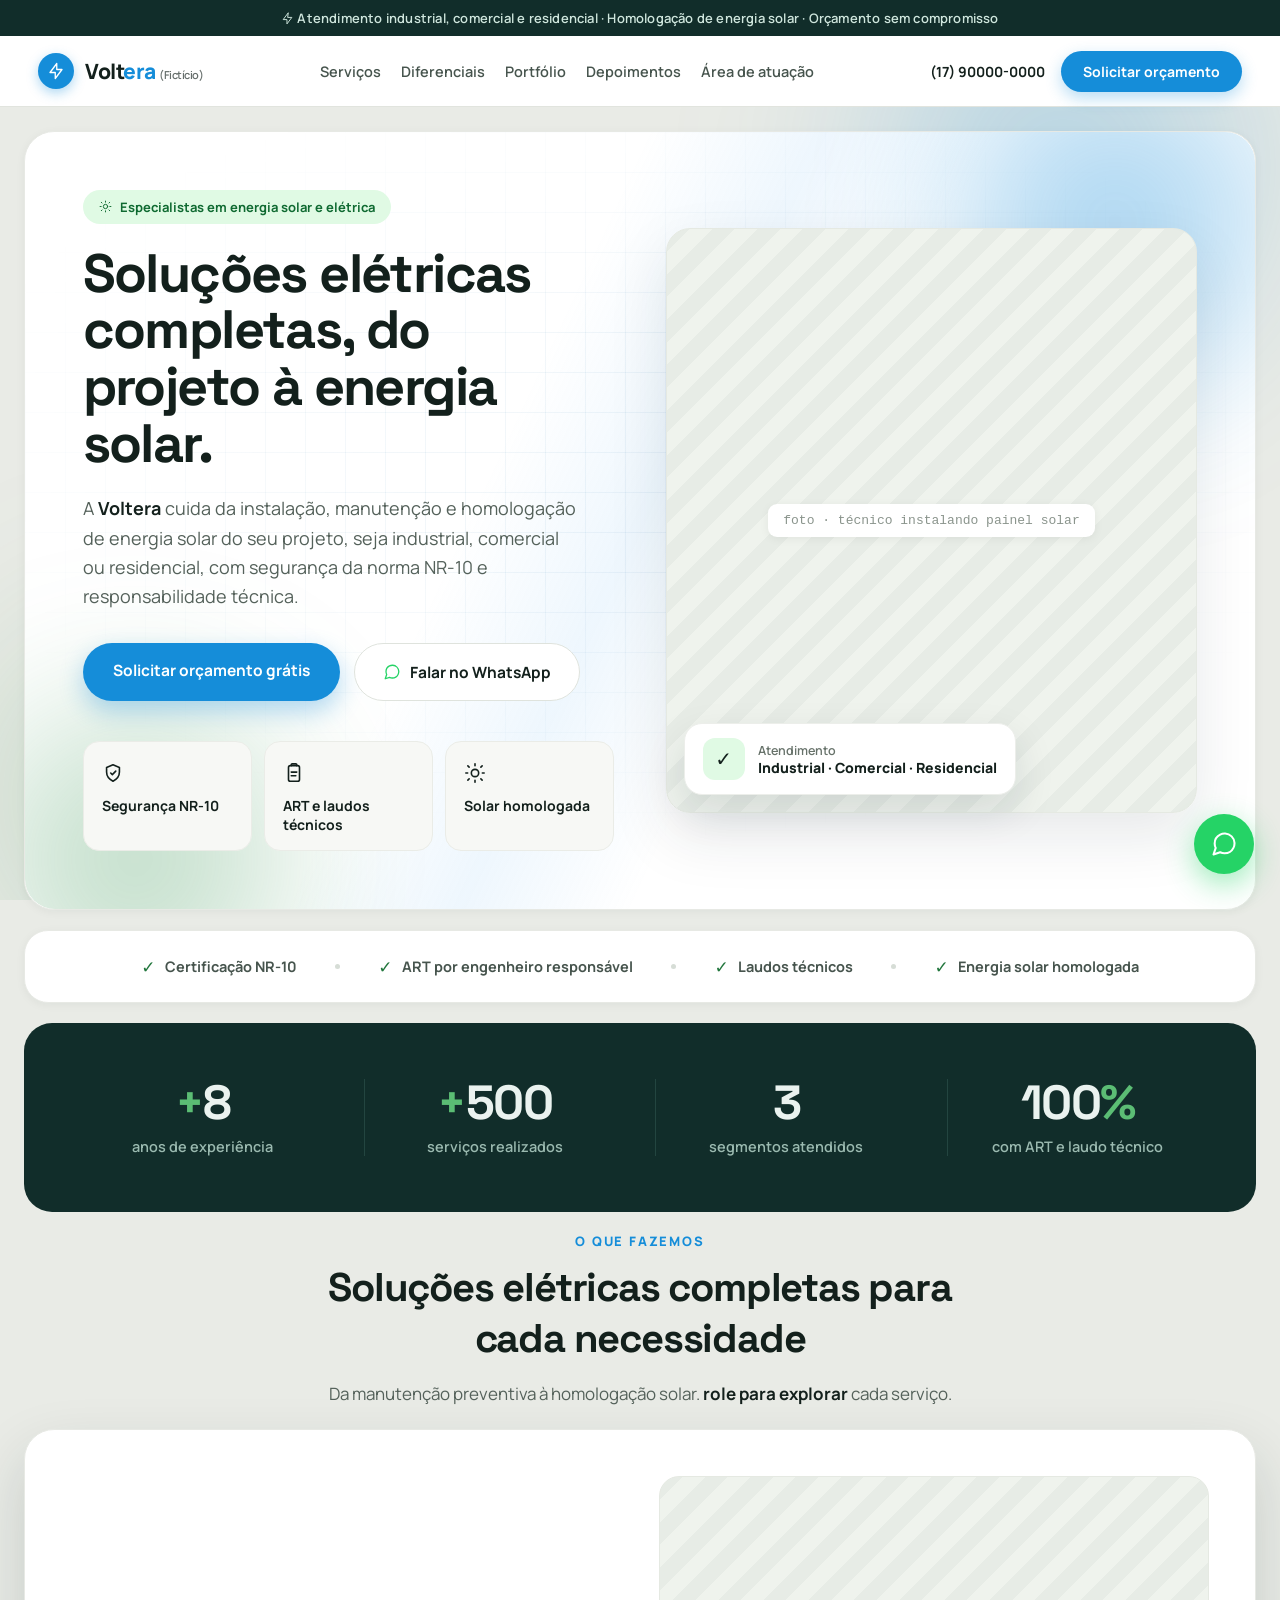
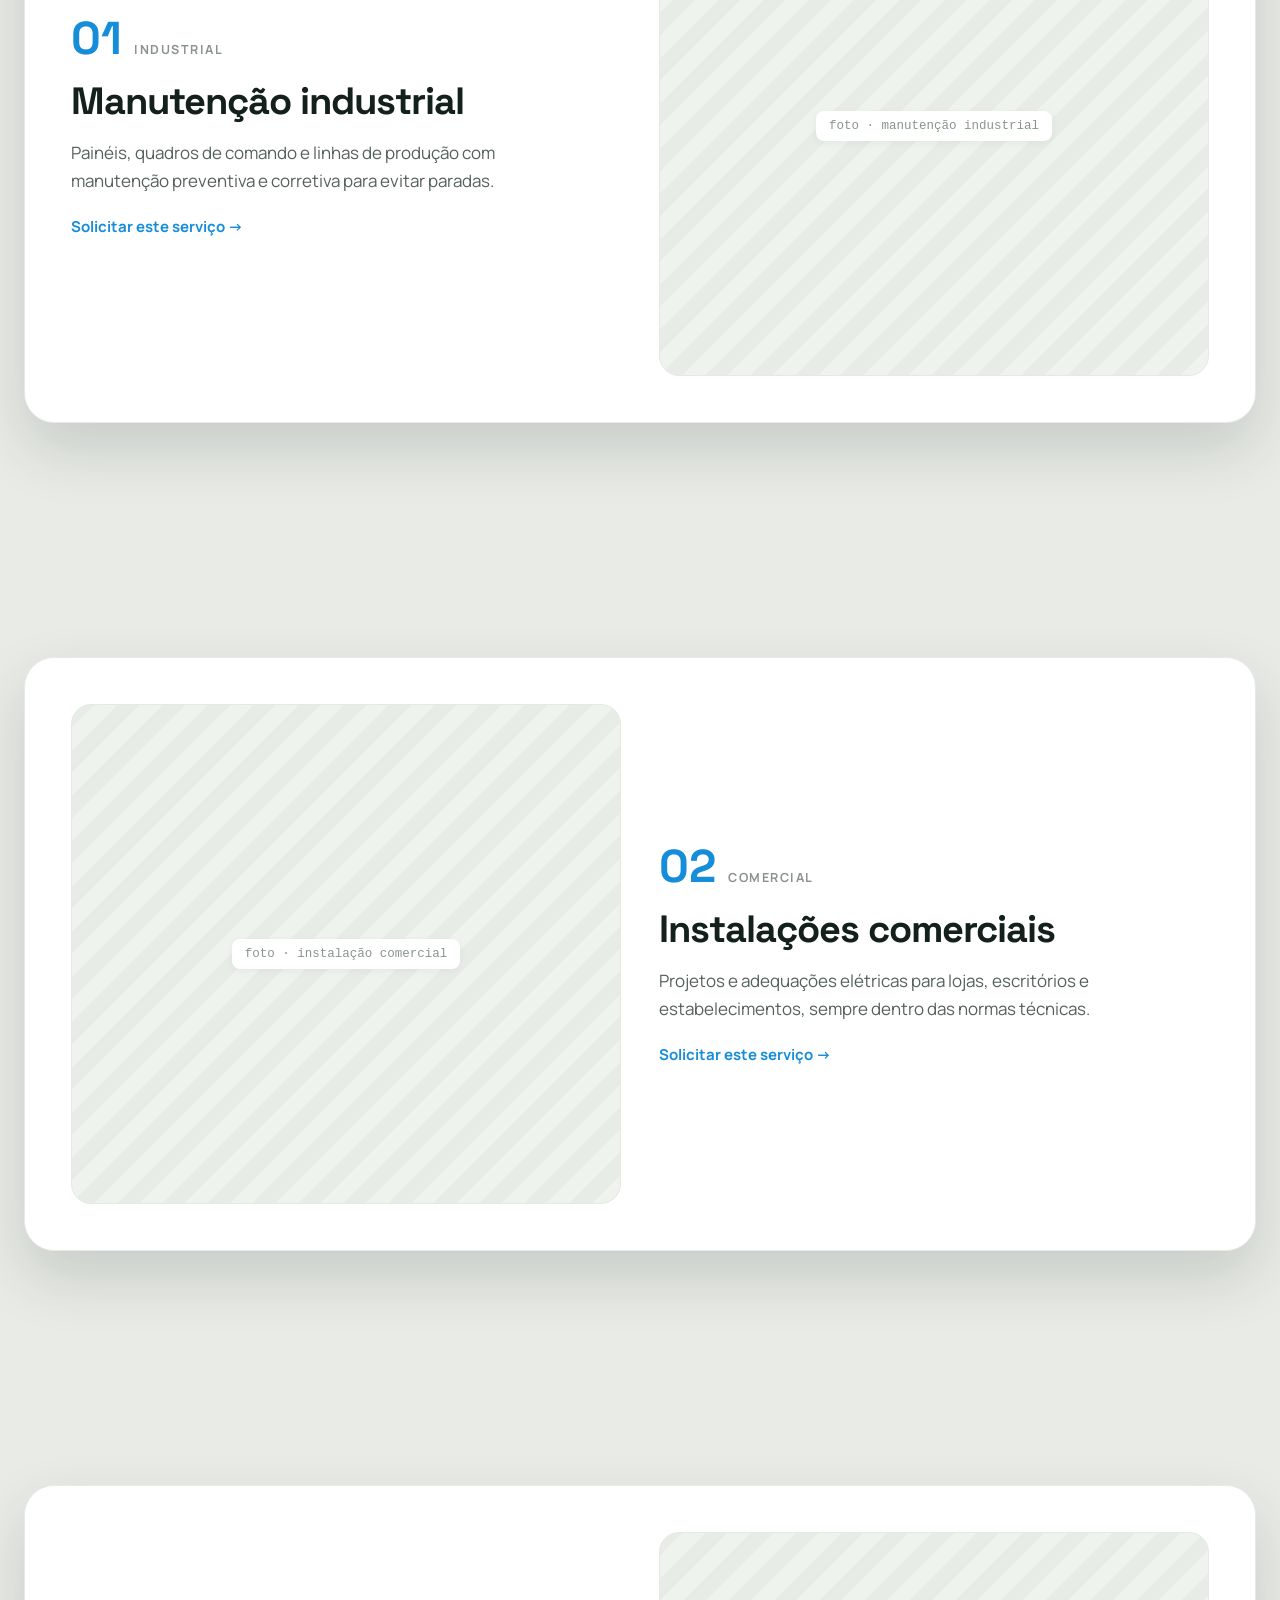
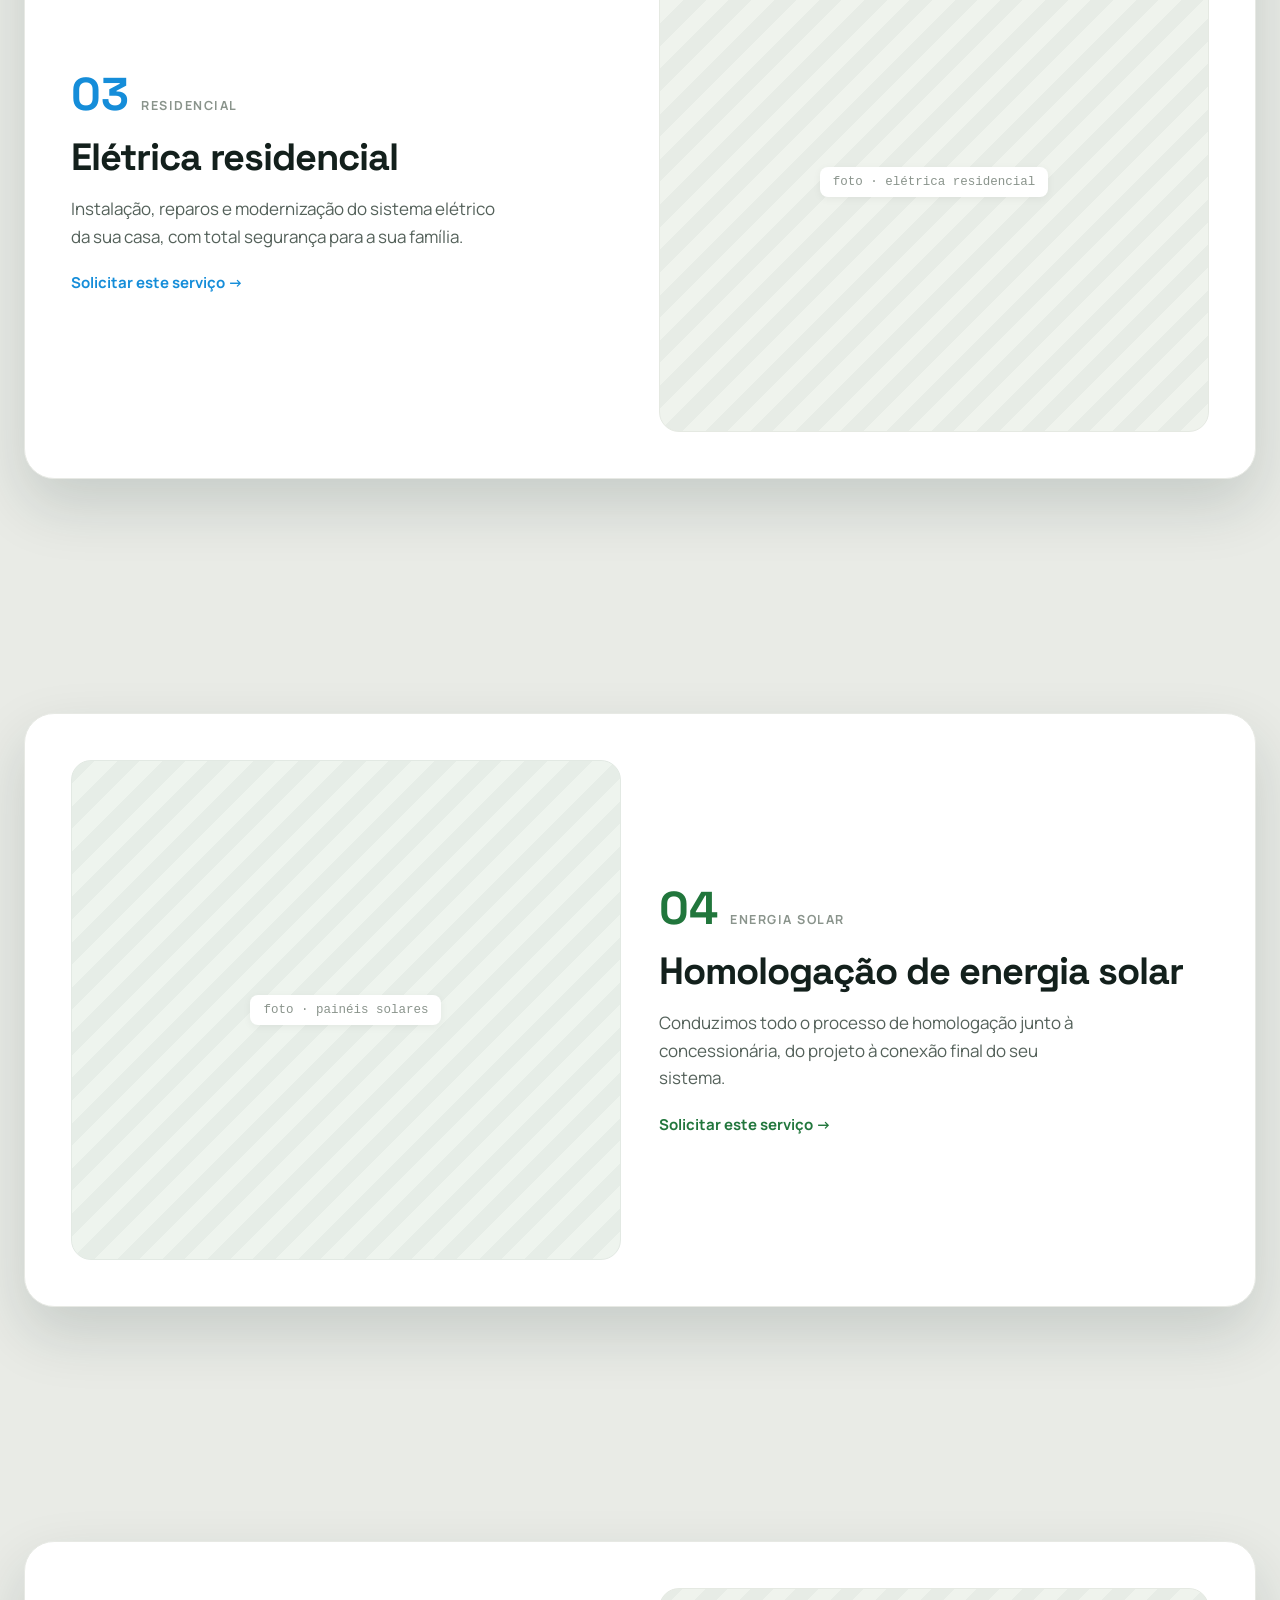
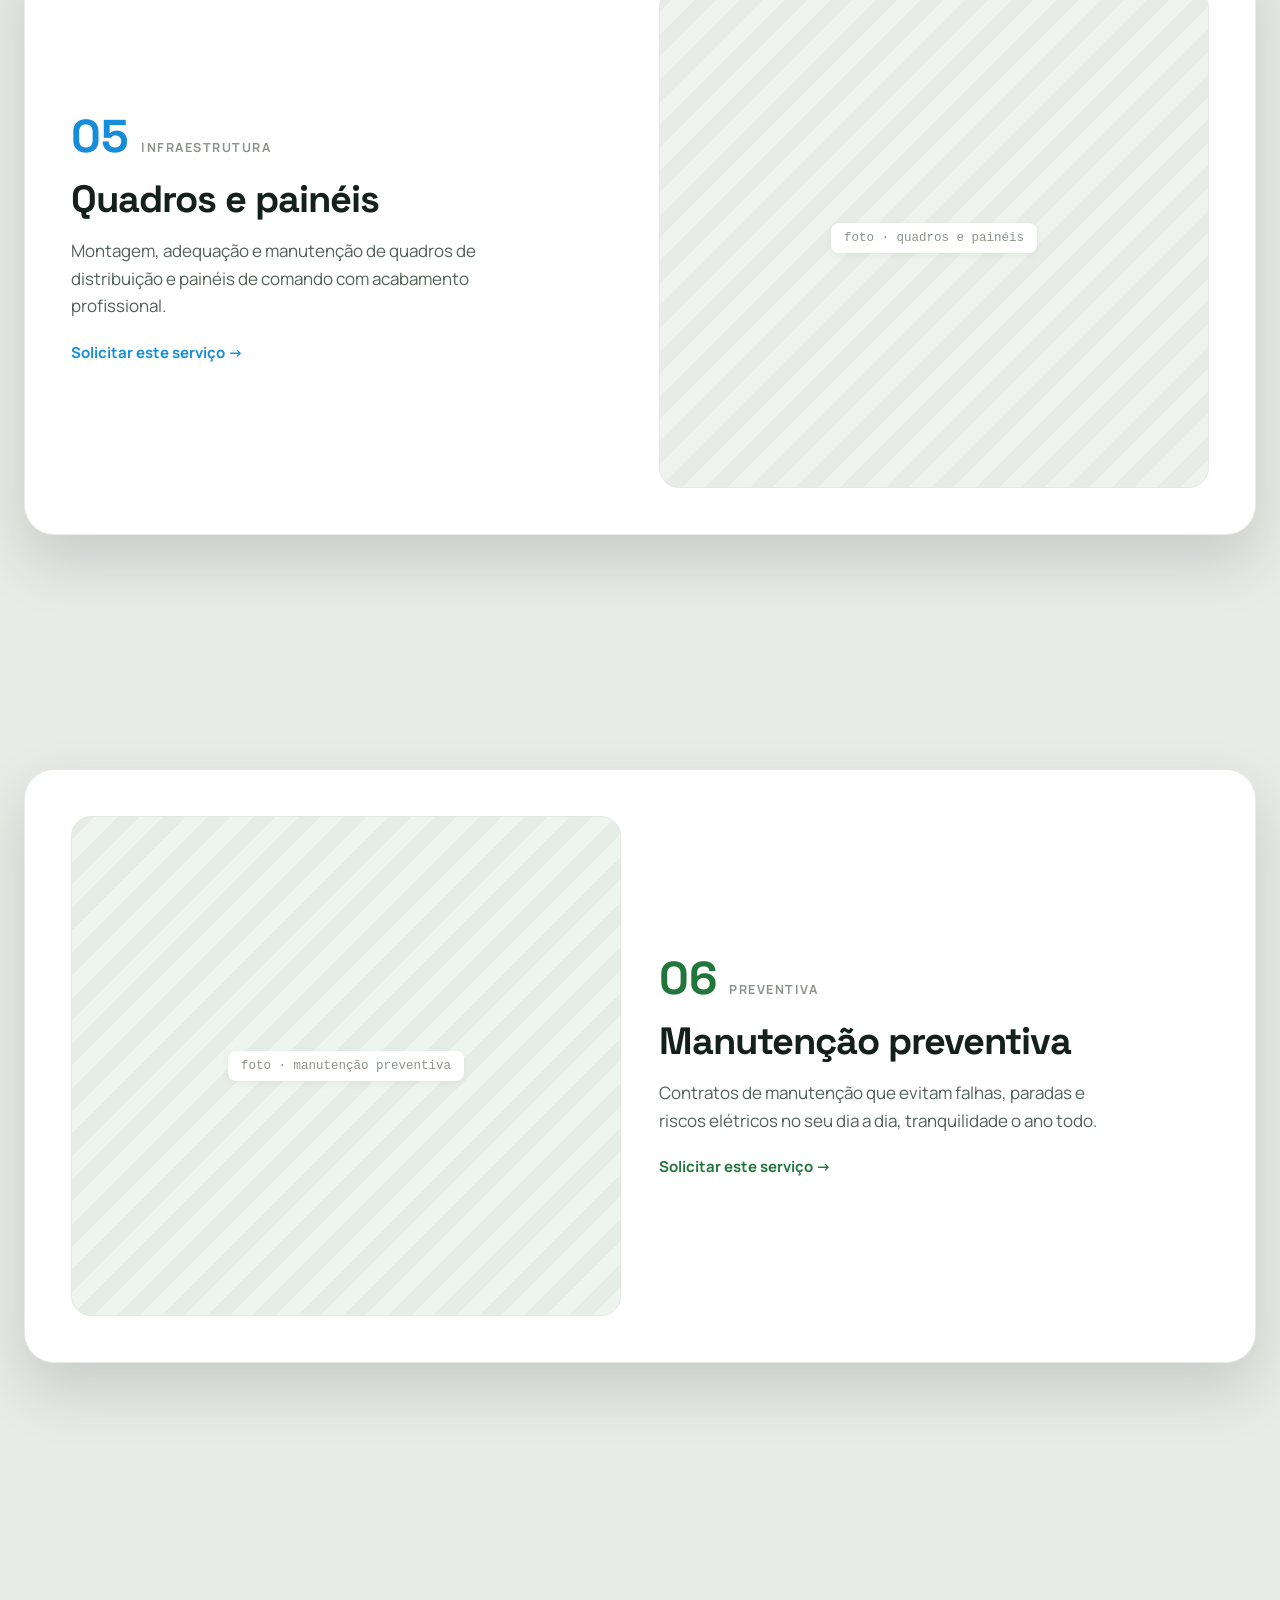
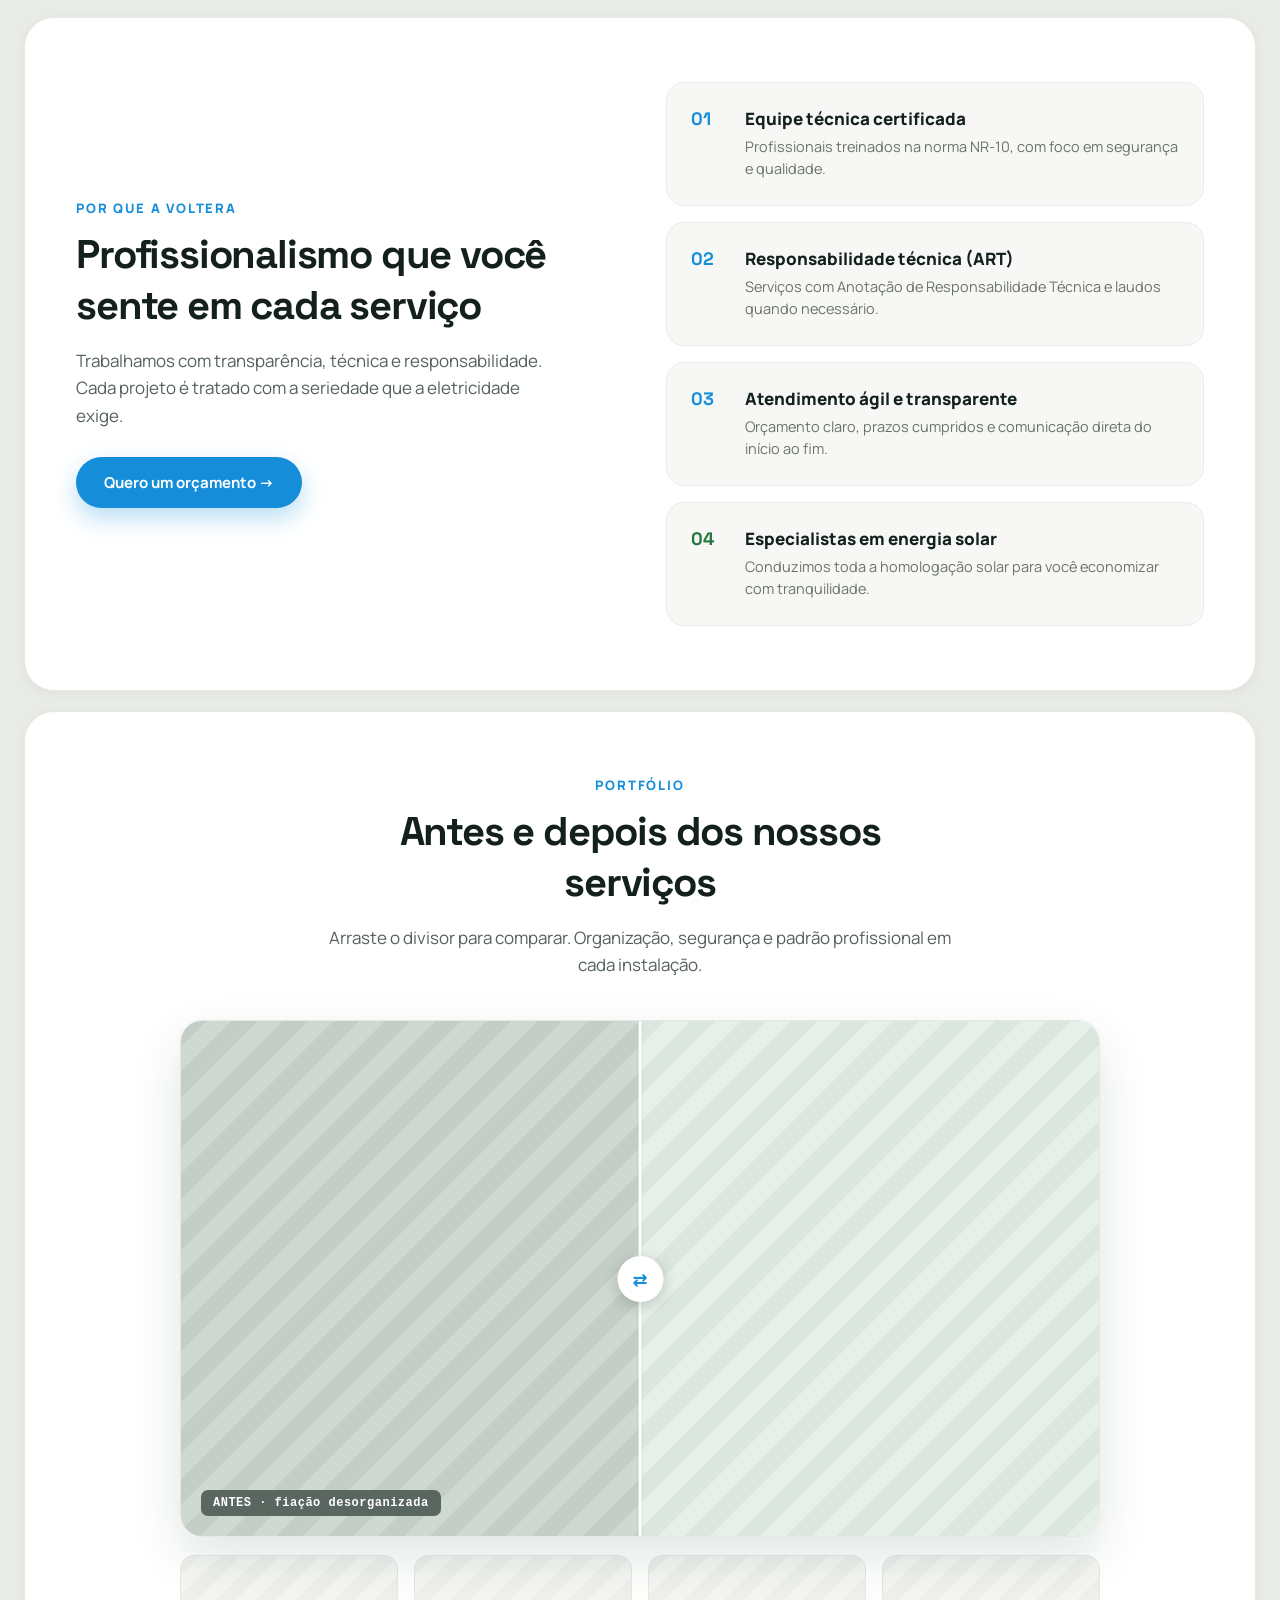
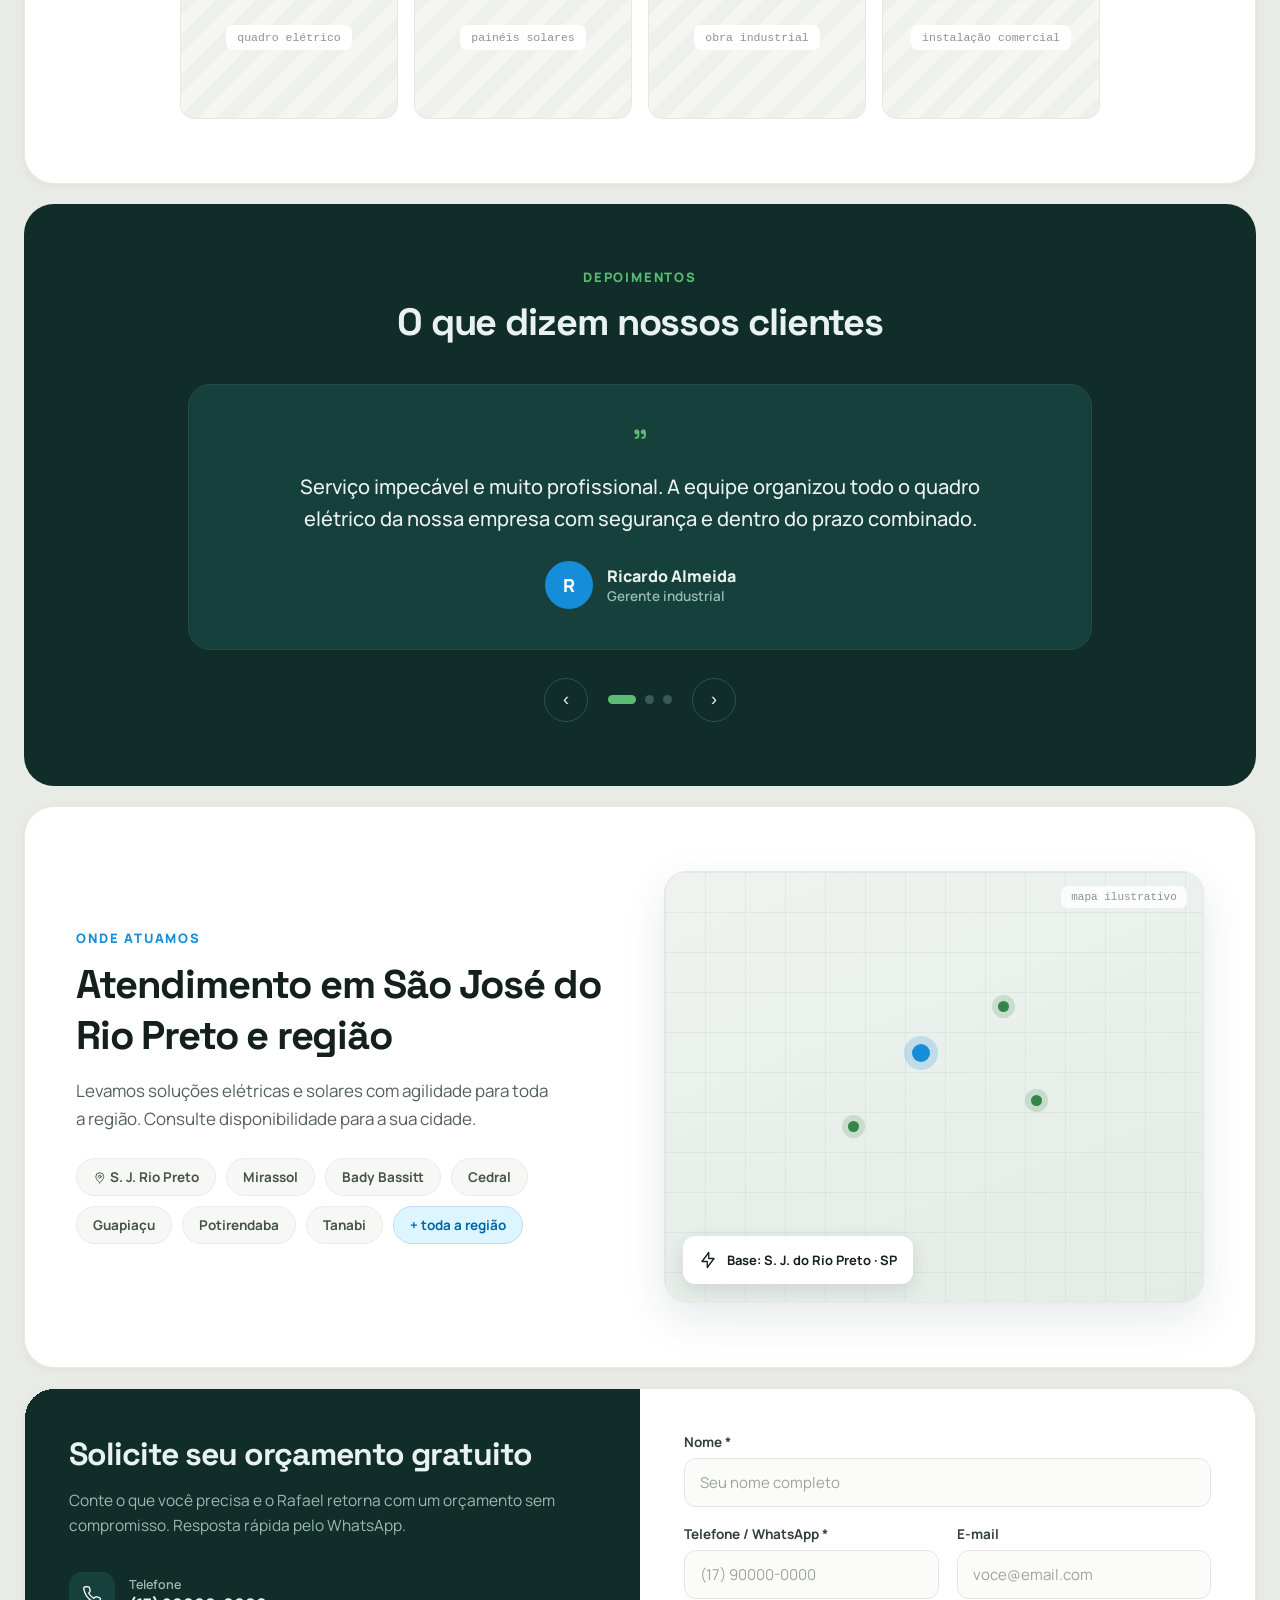
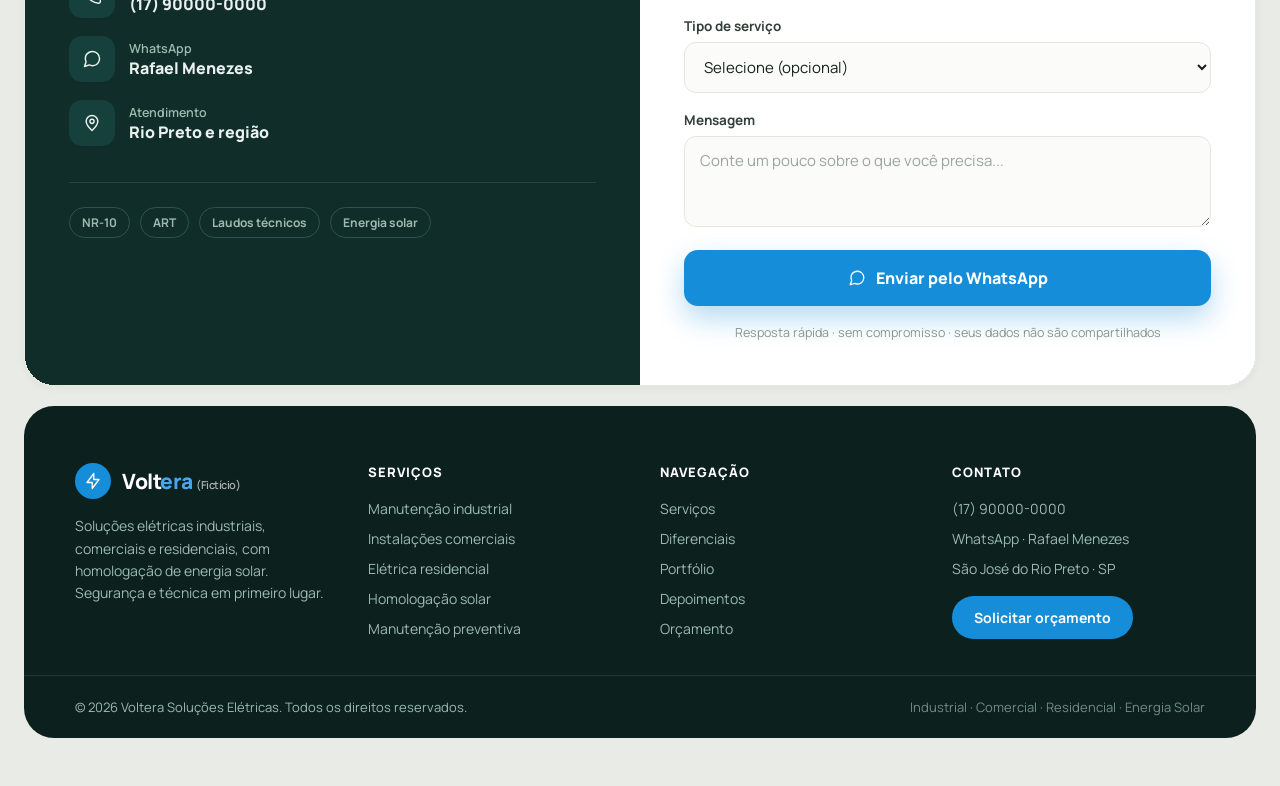
==== demos/eletrica/index.html @ 6c135aca "Portifólio 1" ====
<!DOCTYPE html>
<html lang="pt-BR">
<head>
<meta charset="utf-8">
<meta name="viewport" content="width=device-width, initial-scale=1">
<title>Voltera (Fictício) — Soluções Elétricas e Energia Solar · Rio Preto e região</title>
<meta name="robots" content="noindex">
<meta name="description" content="Voltera (Rafael Menezes): manutenção elétrica industrial, comercial e residencial e homologação de energia solar em São José do Rio Preto e região. Segurança NR-10, ART e laudos técnicos. Orçamento sem compromisso.">
<meta property="og:title" content="Voltera — Soluções Elétricas e Energia Solar">
<meta property="og:description" content="Instalação, manutenção e homologação de energia solar com segurança NR-10 e responsabilidade técnica. Rio Preto e região.">
<meta property="og:type" content="website">
<link rel="icon" href="data:image/svg+xml,%3Csvg xmlns='http://www.w3.org/2000/svg' viewBox='0 0 100 100'%3E%3Ccircle cx='50' cy='50' r='50' fill='%232f6df6'/%3E%3Ctext x='50' y='68' font-size='58' text-anchor='middle'%3E%E2%9A%A1%3C/text%3E%3C/svg%3E">
<link rel="preconnect" href="https://fonts.googleapis.com">
<link rel="preconnect" href="https://fonts.gstatic.com" crossorigin>
<link href="https://fonts.googleapis.com/css2?family=Manrope:wght@400;500;600;700;800&family=Space+Grotesk:wght@500;600;700&display=swap" rel="stylesheet">
<style>
*{box-sizing:border-box;margin:0;padding:0;}
html{scroll-behavior:smooth;}
body{background:#e9ebe6;}
@keyframes svPulse{0%{box-shadow:0 0 0 0 rgba(37,211,102,.45)}70%{box-shadow:0 0 0 18px rgba(37,211,102,0)}100%{box-shadow:0 0 0 0 rgba(37,211,102,0)}}
@keyframes svFloat{0%,100%{transform:translateY(0)}50%{transform:translateY(-10px)}}
input::placeholder,textarea::placeholder{color:#9aa69d;}
.ico{width:1em;height:1em;display:inline-block;fill:none;stroke:currentColor;stroke-width:1.75;stroke-linecap:round;stroke-linejoin:round;vertical-align:-.125em;flex-shrink:0;}
/* ── Fundo VIVO atrás dos cards (página inteira) — auroras driftando, GPU ── */
.page-bg{position:fixed;inset:0;z-index:0;pointer-events:none;overflow:hidden;}
.page-bg .pb{position:absolute;border-radius:50%;filter:blur(80px);will-change:transform;}
.page-bg .pb1{width:46vw;height:46vw;top:-10vw;right:-6vw;background:radial-gradient(circle,oklch(0.62 0.15 245/.32),transparent 66%);animation:pbA 26s ease-in-out infinite;}
.page-bg .pb2{width:40vw;height:40vw;bottom:-12vw;left:-8vw;background:radial-gradient(circle,oklch(0.6 0.13 150/.3),transparent 66%);animation:pbB 32s ease-in-out infinite;}
.page-bg .pb3{width:34vw;height:34vw;top:36%;left:42%;background:radial-gradient(circle,oklch(0.66 0.12 210/.22),transparent 68%);animation:pbC 38s ease-in-out infinite;}
@keyframes pbA{0%,100%{transform:translate3d(0,0,0) scale(1)}50%{transform:translate3d(-6vw,5vw,0) scale(1.15)}}
@keyframes pbB{0%,100%{transform:translate3d(0,0,0) scale(1)}50%{transform:translate3d(7vw,-4vw,0) scale(1.12)}}
@keyframes pbC{0%,100%{transform:translate3d(0,0,0) scale(1)}33%{transform:translate3d(5vw,4vw,0) scale(1.1)}66%{transform:translate3d(-4vw,-5vw,0) scale(1.05)}}
/* ── Fundo vivo "energia" (Voltera) — só transform/opacity, GPU ── */
.sv-hero-bg{position:absolute;inset:0;overflow:hidden;pointer-events:none;z-index:0;border-radius:inherit;}
.sv-hero-bg::before{content:"";position:absolute;inset:0;background-image:linear-gradient(oklch(0.5 0.12 245/.055) 1px,transparent 1px),linear-gradient(90deg,oklch(0.5 0.12 245/.055) 1px,transparent 1px);background-size:40px 40px;-webkit-mask-image:radial-gradient(ellipse 74% 64% at 50% 42%,#000 26%,transparent 78%);mask-image:radial-gradient(ellipse 74% 64% at 50% 42%,#000 26%,transparent 78%);}
.sv-aurora{position:absolute;border-radius:50%;filter:blur(64px);will-change:transform;}
.sv-aurora-a{width:520px;height:520px;top:-170px;right:-120px;background:radial-gradient(circle,oklch(0.62 0.15 245/.45),transparent 66%);animation:svDriftA 22s ease-in-out infinite;}
.sv-aurora-b{width:480px;height:480px;bottom:-190px;left:-130px;background:radial-gradient(circle,oklch(0.6 0.13 150/.4),transparent 66%);animation:svDriftB 27s ease-in-out infinite;}
.sv-sweep{position:absolute;inset:-20% -30%;background:linear-gradient(115deg,transparent 43%,oklch(0.72 0.13 245/.10) 50%,transparent 57%);will-change:transform;animation:svSweep 8s ease-in-out infinite;}
@keyframes svDriftA{0%,100%{transform:translate3d(0,0,0) scale(1)}50%{transform:translate3d(-46px,34px,0) scale(1.14)}}
@keyframes svDriftB{0%,100%{transform:translate3d(0,0,0) scale(1)}50%{transform:translate3d(54px,-30px,0) scale(1.12)}}
@keyframes svSweep{0%,100%{transform:translateX(-55%)}50%{transform:translateX(55%)}}
@media (prefers-reduced-motion:reduce){*,*::before,*::after{animation-duration:.01ms!important;animation-iteration-count:1!important;transition-duration:.01ms!important;}}
</style>
</head>
<body>

<svg width="0" height="0" aria-hidden="true" focusable="false" style="position:absolute">
  <defs>
    <symbol id="ico-bolt" viewBox="0 0 24 24"><path d="M13 2L4 14h7v8l9-12h-7z"/></symbol>
    <symbol id="ico-sun" viewBox="0 0 24 24"><circle cx="12" cy="12" r="4"/><path d="M12 2v2M12 20v2M4 12H2M22 12h-2M5.6 5.6L4.2 4.2M19.8 19.8l-1.4-1.4M5.6 18.4l-1.4 1.4M19.8 4.2l-1.4 1.4"/></symbol>
    <symbol id="ico-shield" viewBox="0 0 24 24"><path d="M12 3l7 3v5c0 4.5-3 8-7 10-4-2-7-5.5-7-10V6z"/><path d="M9.5 12l1.8 1.8L15 10"/></symbol>
    <symbol id="ico-clipboard" viewBox="0 0 24 24"><rect x="6" y="4" width="12" height="17" rx="2"/><path d="M9 4V3a1 1 0 011-1h4a1 1 0 011 1v1M9 11h6M9 15h5"/></symbol>
    <symbol id="ico-pin" viewBox="0 0 24 24"><path d="M12 21s-7-6.2-7-11a7 7 0 0114 0c0 4.8-7 11-7 11z"/><circle cx="12" cy="10" r="2.5"/></symbol>
    <symbol id="ico-phone" viewBox="0 0 24 24"><path d="M22 16.9v3a2 2 0 01-2.2 2 19.8 19.8 0 01-8.6-3.1 19.5 19.5 0 01-6-6 19.8 19.8 0 01-3.1-8.7A2 2 0 014.1 2h3a2 2 0 012 1.7c.1.9.3 1.8.6 2.6a2 2 0 01-.5 2.1L8.1 9.9a16 16 0 006 6l1.5-1.1a2 2 0 012.1-.5c.8.3 1.7.5 2.6.6a2 2 0 011.7 2z"/></symbol>
    <symbol id="ico-whatsapp" viewBox="0 0 24 24"><path d="M21 11.5a8.38 8.38 0 01-.9 3.8 8.5 8.5 0 01-7.6 4.7 8.38 8.38 0 01-3.8-.9L3 21l1.9-5.7a8.38 8.38 0 01-.9-3.8 8.5 8.5 0 014.7-7.6 8.38 8.38 0 013.8-.9h.5a8.48 8.48 0 018 8z"/></symbol>
  </defs>
</svg>

<div id="root" style="font-family:'Manrope',system-ui,sans-serif;color:#13201c;background:#e9ebe6;overflow-x:clip;">

  <div class="page-bg" aria-hidden="true"><div class="pb pb1"></div><div class="pb pb2"></div><div class="pb pb3"></div></div>

  <!-- ===== announcement bar ===== -->
  <div style="position:relative;z-index:1;background:#112d2a;color:#cfe6dd;font-size:13px;font-weight:600;text-align:center;padding:9px 20px;letter-spacing:.2px;">
    <svg class="ico"><use href="#ico-bolt"/></svg> Atendimento industrial, comercial e residencial · Homologação de energia solar · Orçamento sem compromisso
  </div>

  <!-- ===== header ===== -->
  <header id="hdr" style="position:sticky;top:0;z-index:50;background:#ffffff;border-bottom:1px solid #e1e4de;transition:box-shadow .3s ease,background .3s ease;">
    <div style="max-width:1280px;margin:0 auto;padding:10px clamp(16px,3vw,40px);min-height:70px;display:flex;flex-wrap:wrap;align-items:center;gap:10px 22px;">
      <a href="#top" style="flex:0 0 auto;display:flex;align-items:center;gap:11px;text-decoration:none;color:inherit;">
        <div style="width:36px;height:36px;border-radius:50%;background:oklch(0.62 0.15 245);display:flex;align-items:center;justify-content:center;color:#fff;font-size:18px;box-shadow:0 4px 12px oklch(0.62 0.15 245 / .35);"><svg class="ico"><use href="#ico-bolt"/></svg></div>
        <div style="font-size:21px;font-weight:800;letter-spacing:-.5px;">Volt<span style="color:oklch(0.62 0.15 245);">era</span> <span style="font-size:11px;font-weight:600;opacity:.65;">(Fictício)</span></div>
      </a>
      <nav style="flex:1 1 360px;display:flex;flex-wrap:wrap;align-items:center;justify-content:center;gap:10px 20px;font-size:14.5px;color:#46544d;font-weight:600;min-width:0;">
        <a href="#servicos" style="text-decoration:none;color:inherit;transition:color .2s;white-space:nowrap;" style-hover="color:oklch(0.62 0.15 245)">Serviços</a>
        <a href="#diferenciais" style="text-decoration:none;color:inherit;transition:color .2s;white-space:nowrap;" style-hover="color:oklch(0.62 0.15 245)">Diferenciais</a>
        <a href="#portfolio" style="text-decoration:none;color:inherit;transition:color .2s;white-space:nowrap;" style-hover="color:oklch(0.62 0.15 245)">Portfólio</a>
        <a href="#depoimentos" style="text-decoration:none;color:inherit;transition:color .2s;white-space:nowrap;" style-hover="color:oklch(0.62 0.15 245)">Depoimentos</a>
        <a href="#area" style="text-decoration:none;color:inherit;transition:color .2s;white-space:nowrap;" style-hover="color:oklch(0.62 0.15 245)">Área de atuação</a>
      </nav>
      <div style="flex:0 0 auto;margin-left:auto;display:flex;flex-wrap:wrap;justify-content:flex-end;align-items:center;gap:10px 16px;">
        <a href="tel:+5517900000000" style="font-size:14px;color:#13201c;font-weight:700;text-decoration:none;white-space:nowrap;">(17) 90000-0000</a>
        <a href="#orcamento" style="background:oklch(0.62 0.15 245);color:#fff;font-size:14px;font-weight:700;padding:11px 22px;border-radius:26px;text-decoration:none;white-space:nowrap;transition:background .2s,transform .2s;box-shadow:0 6px 16px oklch(0.62 0.15 245 / .3);" style-hover="background:oklch(0.55 0.16 245);transform:translateY(-1px)">Solicitar orçamento</a>
      </div>
    </div>
  </header>

  <!-- ===== cards wrapper ===== -->
  <div style="position:relative;z-index:1;max-width:1280px;margin:0 auto;padding:clamp(14px,2.4vw,24px) clamp(14px,2.4vw,24px) clamp(28px,4vw,48px);display:flex;flex-direction:column;gap:clamp(14px,1.8vw,20px);">

    <!-- ===== hero card ===== -->
    <section id="top" style="scroll-margin-top:96px;position:relative;overflow:hidden;background:#fff;border:1px solid #e7e9e4;border-radius:30px;box-shadow:0 2px 10px rgba(16,42,46,.05);">
      <div class="sv-hero-bg" aria-hidden="true">
        <div class="sv-aurora sv-aurora-a"></div>
        <div class="sv-aurora sv-aurora-b"></div>
        <div class="sv-sweep"></div>
      </div>
      <div style="position:relative;z-index:1;padding:clamp(32px,4.5vw,64px);display:grid;grid-template-columns:repeat(auto-fit,minmax(300px,1fr));gap:clamp(32px,4vw,54px);align-items:center;">
        <div>
          <div style="display:inline-flex;align-items:center;gap:8px;background:oklch(0.96 0.04 150);color:oklch(0.46 0.12 150);font-size:13px;font-weight:700;padding:8px 16px;border-radius:24px;"><svg class="ico"><use href="#ico-sun"/></svg> Especialistas em energia solar e elétrica</div>
          <h1 style="font-family:'Space Grotesk',sans-serif;font-size:clamp(34px,5.2vw,54px);line-height:1.05;font-weight:700;letter-spacing:-1.6px;margin-top:22px;">Soluções elétricas completas, do projeto à energia solar.</h1>
          <p style="font-size:clamp(16px,1.6vw,18px);line-height:1.62;color:#54615a;margin-top:22px;max-width:500px;">A <strong style="color:#13201c;">Voltera</strong> cuida da instalação, manutenção e homologação de energia solar do seu projeto, seja industrial, comercial ou residencial, com segurança da norma NR-10 e responsabilidade técnica.</p>
          <div style="display:flex;flex-wrap:wrap;gap:14px;margin-top:32px;">
            <a href="#orcamento" style="background:oklch(0.62 0.15 245);color:#fff;font-size:15.5px;font-weight:700;padding:16px 30px;border-radius:30px;text-decoration:none;transition:background .2s,transform .2s;box-shadow:0 10px 24px oklch(0.62 0.15 245 / .32);" style-hover="background:oklch(0.55 0.16 245);transform:translateY(-2px)">Solicitar orçamento grátis</a>
            <a href="https://wa.me/5517900000000" target="_blank" rel="noopener" style="background:#fff;color:#13201c;border:1.5px solid #dfe3dd;font-size:15.5px;font-weight:700;padding:16px 28px;border-radius:30px;text-decoration:none;display:inline-flex;align-items:center;gap:9px;transition:border-color .2s,transform .2s;" style-hover="border-color:#25D366;transform:translateY(-2px)"><span style="color:#25D366;font-size:18px;"><svg class="ico"><use href="#ico-whatsapp"/></svg></span>Falar no WhatsApp</a>
          </div>
          <div style="display:flex;flex-wrap:wrap;gap:12px;margin-top:40px;">
            <div style="flex:1;min-width:140px;background:#f7f8f5;border:1px solid #eaece7;border-radius:16px;padding:16px 18px;transition:transform .25s,box-shadow .25s;" style-hover="transform:translateY(-3px);box-shadow:0 12px 26px rgba(16,42,46,.08)"><div style="font-size:22px;"><svg class="ico"><use href="#ico-shield"/></svg></div><div style="font-size:14px;font-weight:700;margin-top:8px;">Segurança NR-10</div></div>
            <div style="flex:1;min-width:140px;background:#f7f8f5;border:1px solid #eaece7;border-radius:16px;padding:16px 18px;transition:transform .25s,box-shadow .25s;" style-hover="transform:translateY(-3px);box-shadow:0 12px 26px rgba(16,42,46,.08)"><div style="font-size:22px;"><svg class="ico"><use href="#ico-clipboard"/></svg></div><div style="font-size:14px;font-weight:700;margin-top:8px;">ART e laudos técnicos</div></div>
            <div style="flex:1;min-width:140px;background:#f7f8f5;border:1px solid #eaece7;border-radius:16px;padding:16px 18px;transition:transform .25s,box-shadow .25s;" style-hover="transform:translateY(-3px);box-shadow:0 12px 26px rgba(16,42,46,.08)"><div style="font-size:22px;"><svg class="ico"><use href="#ico-sun"/></svg></div><div style="font-size:14px;font-weight:700;margin-top:8px;">Solar homologada</div></div>
          </div>
        </div>
        <div style="position:relative;">
          <!-- TROCAR: foto real do Rafael instalando painel solar -->
          <div style="aspect-ratio:4/4.4;border-radius:24px;background:repeating-linear-gradient(135deg,#e7ece6 0 16px,#eff3ed 16px 32px);display:flex;align-items:center;justify-content:center;border:1px solid #e5e9e2;box-shadow:0 24px 60px rgba(16,42,46,.1);">
            <span style="font-family:ui-monospace,monospace;font-size:13px;color:#8a948c;background:#fff;padding:9px 15px;border-radius:9px;box-shadow:0 2px 10px rgba(0,0,0,.06);">foto · técnico instalando painel solar</span>
          </div>
          <div style="position:absolute;bottom:18px;left:18px;background:#fff;border:1px solid #eceeea;border-radius:18px;padding:14px 18px;box-shadow:0 16px 40px rgba(16,42,46,.12);display:flex;align-items:center;gap:13px;animation:svFloat 5s ease-in-out infinite;max-width:calc(100% - 36px);">
            <div style="width:42px;height:42px;border-radius:12px;background:oklch(0.96 0.04 150);display:flex;align-items:center;justify-content:center;font-size:20px;flex-shrink:0;">✓</div>
            <div><div style="font-size:12.5px;color:#67726a;font-weight:600;">Atendimento</div><div style="font-size:14px;font-weight:800;line-height:1.25;">Industrial · Comercial · Residencial</div></div>
          </div>
        </div>
      </div>
    </section>

    <!-- ===== credentials card ===== -->
    <div style="background:#fff;border:1px solid #e7e9e4;border-radius:24px;box-shadow:0 2px 10px rgba(16,42,46,.05);padding:clamp(18px,2.4vw,24px) clamp(24px,4vw,44px);display:flex;flex-wrap:wrap;align-items:center;justify-content:center;gap:12px clamp(20px,3vw,40px);font-size:14.5px;font-weight:700;color:#46544d;">
      <span style="display:inline-flex;align-items:center;gap:9px;"><span style="color:oklch(0.5 0.12 150);font-size:17px;">✓</span>Certificação NR-10</span>
      <span style="width:5px;height:5px;border-radius:50%;background:#d6ddd6;"></span>
      <span style="display:inline-flex;align-items:center;gap:9px;"><span style="color:oklch(0.5 0.12 150);font-size:17px;">✓</span>ART por engenheiro responsável</span>
      <span style="width:5px;height:5px;border-radius:50%;background:#d6ddd6;"></span>
      <span style="display:inline-flex;align-items:center;gap:9px;"><span style="color:oklch(0.5 0.12 150);font-size:17px;">✓</span>Laudos técnicos</span>
      <span style="width:5px;height:5px;border-radius:50%;background:#d6ddd6;"></span>
      <span style="display:inline-flex;align-items:center;gap:9px;"><span style="color:oklch(0.5 0.12 150);font-size:17px;">✓</span>Energia solar homologada</span>
    </div>

    <!-- ===== stats card ===== -->
    <section style="background:#112d2a;color:#eaf2ef;border-radius:28px;padding:clamp(36px,4.5vw,56px) clamp(24px,4vw,48px);">
      <div style="display:grid;grid-template-columns:repeat(auto-fit,minmax(180px,1fr));gap:30px;text-align:center;">
        <div>
          <div style="font-family:'Space Grotesk',sans-serif;font-size:clamp(38px,4.5vw,48px);font-weight:700;letter-spacing:-1.5px;line-height:1;"><span style="color:oklch(0.72 0.14 150);">+</span><span data-counter="8">0</span></div>
          <div style="font-size:14.5px;color:#9bbab0;font-weight:600;margin-top:10px;">anos de experiência</div>
        </div>
        <div style="border-left:1px solid #234540;">
          <div style="font-family:'Space Grotesk',sans-serif;font-size:clamp(38px,4.5vw,48px);font-weight:700;letter-spacing:-1.5px;line-height:1;"><span style="color:oklch(0.72 0.14 150);">+</span><span data-counter="500">0</span></div>
          <div style="font-size:14.5px;color:#9bbab0;font-weight:600;margin-top:10px;">serviços realizados</div>
        </div>
        <div style="border-left:1px solid #234540;">
          <div style="font-family:'Space Grotesk',sans-serif;font-size:clamp(38px,4.5vw,48px);font-weight:700;letter-spacing:-1.5px;line-height:1;"><span data-counter="3">0</span></div>
          <div style="font-size:14.5px;color:#9bbab0;font-weight:600;margin-top:10px;">segmentos atendidos</div>
        </div>
        <div style="border-left:1px solid #234540;">
          <div style="font-family:'Space Grotesk',sans-serif;font-size:clamp(38px,4.5vw,48px);font-weight:700;letter-spacing:-1.5px;line-height:1;"><span data-counter="100">0</span><span style="color:oklch(0.72 0.14 150);">%</span></div>
          <div style="font-size:14.5px;color:#9bbab0;font-weight:600;margin-top:10px;">com ART e laudo técnico</div>
        </div>
      </div>
    </section>

    <!-- ===== services — pinned rotate stack ===== -->
    <section id="servicos" style="scroll-margin-top:96px;">
      <div style="text-align:center;max-width:680px;margin:0 auto;padding:0 clamp(8px,2vw,16px);">
        <div style="font-size:13px;letter-spacing:1.8px;text-transform:uppercase;color:oklch(0.62 0.15 245);font-weight:800;">O que fazemos</div>
        <h2 style="font-family:'Space Grotesk',sans-serif;font-size:clamp(28px,3.6vw,40px);font-weight:700;letter-spacing:-1.2px;margin-top:12px;">Soluções elétricas completas para cada necessidade</h2>
        <p style="font-size:17px;line-height:1.6;color:#54615a;margin-top:16px;">Da manutenção preventiva à homologação solar. <strong style="color:#13201c;">role para explorar</strong> cada serviço.</p>
      </div>

      <div data-stack="1" style="position:relative;margin-top:clamp(10px,2vw,22px);">

        <!-- 01 -->
        <div style="height:clamp(540px,92vh,860px);perspective:1700px;perspective-origin:50% 0%;">
          <div data-stack-card="1" style="position:sticky;top:90px;height:clamp(420px,66vh,600px);transform-origin:50% 0%;will-change:transform;background:#fff;border:1px solid #e7e9e4;border-radius:30px;box-shadow:0 26px 60px rgba(16,42,46,.16);overflow:hidden;">
            <div data-stack-overlay="1" style="position:absolute;inset:0;background:#0c211e;opacity:0;pointer-events:none;z-index:3;"></div>
            <div style="position:relative;z-index:2;height:100%;display:grid;grid-template-columns:repeat(auto-fit,minmax(260px,1fr));gap:clamp(20px,3vw,44px);align-items:center;padding:clamp(26px,3.6vw,52px);">
              <div>
                <div style="display:flex;align-items:baseline;gap:12px;"><span style="font-family:'Space Grotesk',sans-serif;font-size:clamp(34px,4vw,46px);font-weight:700;color:oklch(0.62 0.15 245);line-height:1;">01</span><span style="text-transform:uppercase;font-size:12.5px;letter-spacing:1.5px;color:#8a948c;font-weight:700;">Industrial</span></div>
                <h3 style="font-family:'Space Grotesk',sans-serif;font-size:clamp(25px,3.2vw,38px);font-weight:700;letter-spacing:-1px;margin-top:16px;">Manutenção industrial</h3>
                <p style="font-size:clamp(15px,1.6vw,17px);line-height:1.62;color:#54615a;margin-top:14px;max-width:440px;">Painéis, quadros de comando e linhas de produção com manutenção preventiva e corretiva para evitar paradas.</p>
                <a href="#orcamento" style="display:inline-flex;align-items:center;gap:8px;margin-top:22px;color:oklch(0.62 0.15 245);font-weight:700;font-size:15px;text-decoration:none;" style-hover="gap:12px">Solicitar este serviço →</a>
              </div>
              <div style="height:100%;min-height:200px;border-radius:20px;background:repeating-linear-gradient(135deg,#e7ece6 0 16px,#eff3ed 16px 32px);border:1px solid #e5e9e2;display:flex;align-items:center;justify-content:center;">
                <span style="font-family:ui-monospace,monospace;font-size:12.5px;color:#8a948c;background:#fff;padding:8px 13px;border-radius:8px;box-shadow:0 2px 8px rgba(0,0,0,.05);">foto · manutenção industrial</span>
              </div>
            </div>
          </div>
        </div>

        <!-- 02 -->
        <div style="height:clamp(540px,92vh,860px);perspective:1700px;perspective-origin:50% 0%;">
          <div data-stack-card="1" style="position:sticky;top:90px;height:clamp(420px,66vh,600px);transform-origin:50% 0%;will-change:transform;background:#fff;border:1px solid #e7e9e4;border-radius:30px;box-shadow:0 26px 60px rgba(16,42,46,.16);overflow:hidden;">
            <div data-stack-overlay="1" style="position:absolute;inset:0;background:#0c211e;opacity:0;pointer-events:none;z-index:3;"></div>
            <div style="position:relative;z-index:2;height:100%;display:grid;grid-template-columns:repeat(auto-fit,minmax(260px,1fr));gap:clamp(20px,3vw,44px);align-items:center;padding:clamp(26px,3.6vw,52px);">
              <div style="order:2;">
                <div style="display:flex;align-items:baseline;gap:12px;"><span style="font-family:'Space Grotesk',sans-serif;font-size:clamp(34px,4vw,46px);font-weight:700;color:oklch(0.62 0.15 245);line-height:1;">02</span><span style="text-transform:uppercase;font-size:12.5px;letter-spacing:1.5px;color:#8a948c;font-weight:700;">Comercial</span></div>
                <h3 style="font-family:'Space Grotesk',sans-serif;font-size:clamp(25px,3.2vw,38px);font-weight:700;letter-spacing:-1px;margin-top:16px;">Instalações comerciais</h3>
                <p style="font-size:clamp(15px,1.6vw,17px);line-height:1.62;color:#54615a;margin-top:14px;max-width:440px;">Projetos e adequações elétricas para lojas, escritórios e estabelecimentos, sempre dentro das normas técnicas.</p>
                <a href="#orcamento" style="display:inline-flex;align-items:center;gap:8px;margin-top:22px;color:oklch(0.62 0.15 245);font-weight:700;font-size:15px;text-decoration:none;" style-hover="gap:12px">Solicitar este serviço →</a>
              </div>
              <div style="order:1;height:100%;min-height:200px;border-radius:20px;background:repeating-linear-gradient(135deg,#e7ece6 0 16px,#eff3ed 16px 32px);border:1px solid #e5e9e2;display:flex;align-items:center;justify-content:center;">
                <span style="font-family:ui-monospace,monospace;font-size:12.5px;color:#8a948c;background:#fff;padding:8px 13px;border-radius:8px;box-shadow:0 2px 8px rgba(0,0,0,.05);">foto · instalação comercial</span>
              </div>
            </div>
          </div>
        </div>

        <!-- 03 -->
        <div style="height:clamp(540px,92vh,860px);perspective:1700px;perspective-origin:50% 0%;">
          <div data-stack-card="1" style="position:sticky;top:90px;height:clamp(420px,66vh,600px);transform-origin:50% 0%;will-change:transform;background:#fff;border:1px solid #e7e9e4;border-radius:30px;box-shadow:0 26px 60px rgba(16,42,46,.16);overflow:hidden;">
            <div data-stack-overlay="1" style="position:absolute;inset:0;background:#0c211e;opacity:0;pointer-events:none;z-index:3;"></div>
            <div style="position:relative;z-index:2;height:100%;display:grid;grid-template-columns:repeat(auto-fit,minmax(260px,1fr));gap:clamp(20px,3vw,44px);align-items:center;padding:clamp(26px,3.6vw,52px);">
              <div>
                <div style="display:flex;align-items:baseline;gap:12px;"><span style="font-family:'Space Grotesk',sans-serif;font-size:clamp(34px,4vw,46px);font-weight:700;color:oklch(0.62 0.15 245);line-height:1;">03</span><span style="text-transform:uppercase;font-size:12.5px;letter-spacing:1.5px;color:#8a948c;font-weight:700;">Residencial</span></div>
                <h3 style="font-family:'Space Grotesk',sans-serif;font-size:clamp(25px,3.2vw,38px);font-weight:700;letter-spacing:-1px;margin-top:16px;">Elétrica residencial</h3>
                <p style="font-size:clamp(15px,1.6vw,17px);line-height:1.62;color:#54615a;margin-top:14px;max-width:440px;">Instalação, reparos e modernização do sistema elétrico da sua casa, com total segurança para a sua família.</p>
                <a href="#orcamento" style="display:inline-flex;align-items:center;gap:8px;margin-top:22px;color:oklch(0.62 0.15 245);font-weight:700;font-size:15px;text-decoration:none;" style-hover="gap:12px">Solicitar este serviço →</a>
              </div>
              <div style="height:100%;min-height:200px;border-radius:20px;background:repeating-linear-gradient(135deg,#e7ece6 0 16px,#eff3ed 16px 32px);border:1px solid #e5e9e2;display:flex;align-items:center;justify-content:center;">
                <span style="font-family:ui-monospace,monospace;font-size:12.5px;color:#8a948c;background:#fff;padding:8px 13px;border-radius:8px;box-shadow:0 2px 8px rgba(0,0,0,.05);">foto · elétrica residencial</span>
              </div>
            </div>
          </div>
        </div>

        <!-- 04 -->
        <div style="height:clamp(540px,92vh,860px);perspective:1700px;perspective-origin:50% 0%;">
          <div data-stack-card="1" style="position:sticky;top:90px;height:clamp(420px,66vh,600px);transform-origin:50% 0%;will-change:transform;background:#fff;border:1px solid #e7e9e4;border-radius:30px;box-shadow:0 26px 60px rgba(16,42,46,.16);overflow:hidden;">
            <div data-stack-overlay="1" style="position:absolute;inset:0;background:#0c211e;opacity:0;pointer-events:none;z-index:3;"></div>
            <div style="position:relative;z-index:2;height:100%;display:grid;grid-template-columns:repeat(auto-fit,minmax(260px,1fr));gap:clamp(20px,3vw,44px);align-items:center;padding:clamp(26px,3.6vw,52px);">
              <div style="order:2;">
                <div style="display:flex;align-items:baseline;gap:12px;"><span style="font-family:'Space Grotesk',sans-serif;font-size:clamp(34px,4vw,46px);font-weight:700;color:oklch(0.5 0.12 150);line-height:1;">04</span><span style="text-transform:uppercase;font-size:12.5px;letter-spacing:1.5px;color:#8a948c;font-weight:700;">Energia Solar</span></div>
                <h3 style="font-family:'Space Grotesk',sans-serif;font-size:clamp(25px,3.2vw,38px);font-weight:700;letter-spacing:-1px;margin-top:16px;">Homologação de energia solar</h3>
                <p style="font-size:clamp(15px,1.6vw,17px);line-height:1.62;color:#54615a;margin-top:14px;max-width:440px;">Conduzimos todo o processo de homologação junto à concessionária, do projeto à conexão final do seu sistema.</p>
                <a href="#orcamento" style="display:inline-flex;align-items:center;gap:8px;margin-top:22px;color:oklch(0.5 0.12 150);font-weight:700;font-size:15px;text-decoration:none;" style-hover="gap:12px">Solicitar este serviço →</a>
              </div>
              <div style="order:1;height:100%;min-height:200px;border-radius:20px;background:repeating-linear-gradient(135deg,#e6ede7 0 16px,#eef4ee 16px 32px);border:1px solid #e2e9e3;display:flex;align-items:center;justify-content:center;">
                <span style="font-family:ui-monospace,monospace;font-size:12.5px;color:#8a948c;background:#fff;padding:8px 13px;border-radius:8px;box-shadow:0 2px 8px rgba(0,0,0,.05);">foto · painéis solares</span>
              </div>
            </div>
          </div>
        </div>

        <!-- 05 -->
        <div style="height:clamp(540px,92vh,860px);perspective:1700px;perspective-origin:50% 0%;">
          <div data-stack-card="1" style="position:sticky;top:90px;height:clamp(420px,66vh,600px);transform-origin:50% 0%;will-change:transform;background:#fff;border:1px solid #e7e9e4;border-radius:30px;box-shadow:0 26px 60px rgba(16,42,46,.16);overflow:hidden;">
            <div data-stack-overlay="1" style="position:absolute;inset:0;background:#0c211e;opacity:0;pointer-events:none;z-index:3;"></div>
            <div style="position:relative;z-index:2;height:100%;display:grid;grid-template-columns:repeat(auto-fit,minmax(260px,1fr));gap:clamp(20px,3vw,44px);align-items:center;padding:clamp(26px,3.6vw,52px);">
              <div>
                <div style="display:flex;align-items:baseline;gap:12px;"><span style="font-family:'Space Grotesk',sans-serif;font-size:clamp(34px,4vw,46px);font-weight:700;color:oklch(0.62 0.15 245);line-height:1;">05</span><span style="text-transform:uppercase;font-size:12.5px;letter-spacing:1.5px;color:#8a948c;font-weight:700;">Infraestrutura</span></div>
                <h3 style="font-family:'Space Grotesk',sans-serif;font-size:clamp(25px,3.2vw,38px);font-weight:700;letter-spacing:-1px;margin-top:16px;">Quadros e painéis</h3>
                <p style="font-size:clamp(15px,1.6vw,17px);line-height:1.62;color:#54615a;margin-top:14px;max-width:440px;">Montagem, adequação e manutenção de quadros de distribuição e painéis de comando com acabamento profissional.</p>
                <a href="#orcamento" style="display:inline-flex;align-items:center;gap:8px;margin-top:22px;color:oklch(0.62 0.15 245);font-weight:700;font-size:15px;text-decoration:none;" style-hover="gap:12px">Solicitar este serviço →</a>
              </div>
              <div style="height:100%;min-height:200px;border-radius:20px;background:repeating-linear-gradient(135deg,#e7ece6 0 16px,#eff3ed 16px 32px);border:1px solid #e5e9e2;display:flex;align-items:center;justify-content:center;">
                <span style="font-family:ui-monospace,monospace;font-size:12.5px;color:#8a948c;background:#fff;padding:8px 13px;border-radius:8px;box-shadow:0 2px 8px rgba(0,0,0,.05);">foto · quadros e painéis</span>
              </div>
            </div>
          </div>
        </div>

        <!-- 06 -->
        <div style="height:clamp(540px,92vh,860px);perspective:1700px;perspective-origin:50% 0%;">
          <div data-stack-card="1" style="position:sticky;top:90px;height:clamp(420px,66vh,600px);transform-origin:50% 0%;will-change:transform;background:#fff;border:1px solid #e7e9e4;border-radius:30px;box-shadow:0 26px 60px rgba(16,42,46,.16);overflow:hidden;">
            <div data-stack-overlay="1" style="position:absolute;inset:0;background:#0c211e;opacity:0;pointer-events:none;z-index:3;"></div>
            <div style="position:relative;z-index:2;height:100%;display:grid;grid-template-columns:repeat(auto-fit,minmax(260px,1fr));gap:clamp(20px,3vw,44px);align-items:center;padding:clamp(26px,3.6vw,52px);">
              <div style="order:2;">
                <div style="display:flex;align-items:baseline;gap:12px;"><span style="font-family:'Space Grotesk',sans-serif;font-size:clamp(34px,4vw,46px);font-weight:700;color:oklch(0.5 0.12 150);line-height:1;">06</span><span style="text-transform:uppercase;font-size:12.5px;letter-spacing:1.5px;color:#8a948c;font-weight:700;">Preventiva</span></div>
                <h3 style="font-family:'Space Grotesk',sans-serif;font-size:clamp(25px,3.2vw,38px);font-weight:700;letter-spacing:-1px;margin-top:16px;">Manutenção preventiva</h3>
                <p style="font-size:clamp(15px,1.6vw,17px);line-height:1.62;color:#54615a;margin-top:14px;max-width:440px;">Contratos de manutenção que evitam falhas, paradas e riscos elétricos no seu dia a dia, tranquilidade o ano todo.</p>
                <a href="#orcamento" style="display:inline-flex;align-items:center;gap:8px;margin-top:22px;color:oklch(0.5 0.12 150);font-weight:700;font-size:15px;text-decoration:none;" style-hover="gap:12px">Solicitar este serviço →</a>
              </div>
              <div style="order:1;height:100%;min-height:200px;border-radius:20px;background:repeating-linear-gradient(135deg,#e6ede7 0 16px,#eef4ee 16px 32px);border:1px solid #e2e9e3;display:flex;align-items:center;justify-content:center;">
                <span style="font-family:ui-monospace,monospace;font-size:12.5px;color:#8a948c;background:#fff;padding:8px 13px;border-radius:8px;box-shadow:0 2px 8px rgba(0,0,0,.05);">foto · manutenção preventiva</span>
              </div>
            </div>
          </div>
        </div>

      </div>
    </section>

    <!-- ===== differentials card ===== -->
    <section id="diferenciais" style="scroll-margin-top:96px;background:#fff;border:1px solid #e7e9e4;border-radius:30px;box-shadow:0 2px 10px rgba(16,42,46,.05);padding:clamp(36px,5vw,72px) clamp(28px,4vw,60px);">
      <div style="display:grid;grid-template-columns:repeat(auto-fit,minmax(310px,1fr));gap:clamp(32px,4vw,54px);align-items:center;">
        <div data-reveal style="opacity:0;transform:translateY(26px);transition:opacity .7s cubic-bezier(.2,.7,.2,1),transform .7s cubic-bezier(.2,.7,.2,1);">
          <div style="font-size:13px;letter-spacing:1.8px;text-transform:uppercase;color:oklch(0.62 0.15 245);font-weight:800;">Por que a Voltera</div>
          <h2 style="font-family:'Space Grotesk',sans-serif;font-size:clamp(28px,3.6vw,40px);font-weight:700;letter-spacing:-1.2px;margin-top:12px;">Profissionalismo que você sente em cada serviço</h2>
          <p style="font-size:17px;line-height:1.62;color:#54615a;margin-top:16px;max-width:480px;">Trabalhamos com transparência, técnica e responsabilidade. Cada projeto é tratado com a seriedade que a eletricidade exige.</p>
          <a href="#orcamento" style="display:inline-flex;align-items:center;gap:9px;margin-top:28px;background:oklch(0.62 0.15 245);color:#fff;font-size:15px;font-weight:700;padding:15px 28px;border-radius:28px;text-decoration:none;transition:background .2s,transform .2s;box-shadow:0 10px 24px oklch(0.62 0.15 245 / .3);" style-hover="background:oklch(0.55 0.16 245);transform:translateY(-2px)">Quero um orçamento →</a>
        </div>
        <div data-reveal style="opacity:0;transform:translateY(26px);transition:opacity .7s cubic-bezier(.2,.7,.2,1) .12s,transform .7s cubic-bezier(.2,.7,.2,1) .12s;display:grid;gap:16px;">
          <div style="display:flex;gap:18px;background:#f7f8f5;border:1px solid #eaece7;border-radius:18px;padding:24px;">
            <div style="font-family:'Space Grotesk',sans-serif;font-size:18px;font-weight:700;color:oklch(0.62 0.15 245);flex-shrink:0;width:36px;">01</div>
            <div><div style="font-size:17px;font-weight:800;">Equipe técnica certificada</div><div style="font-size:14.5px;color:#697369;line-height:1.55;margin-top:6px;">Profissionais treinados na norma NR-10, com foco em segurança e qualidade.</div></div>
          </div>
          <div style="display:flex;gap:18px;background:#f7f8f5;border:1px solid #eaece7;border-radius:18px;padding:24px;">
            <div style="font-family:'Space Grotesk',sans-serif;font-size:18px;font-weight:700;color:oklch(0.62 0.15 245);flex-shrink:0;width:36px;">02</div>
            <div><div style="font-size:17px;font-weight:800;">Responsabilidade técnica (ART)</div><div style="font-size:14.5px;color:#697369;line-height:1.55;margin-top:6px;">Serviços com Anotação de Responsabilidade Técnica e laudos quando necessário.</div></div>
          </div>
          <div style="display:flex;gap:18px;background:#f7f8f5;border:1px solid #eaece7;border-radius:18px;padding:24px;">
            <div style="font-family:'Space Grotesk',sans-serif;font-size:18px;font-weight:700;color:oklch(0.62 0.15 245);flex-shrink:0;width:36px;">03</div>
            <div><div style="font-size:17px;font-weight:800;">Atendimento ágil e transparente</div><div style="font-size:14.5px;color:#697369;line-height:1.55;margin-top:6px;">Orçamento claro, prazos cumpridos e comunicação direta do início ao fim.</div></div>
          </div>
          <div style="display:flex;gap:18px;background:#f7f8f5;border:1px solid #eaece7;border-radius:18px;padding:24px;">
            <div style="font-family:'Space Grotesk',sans-serif;font-size:18px;font-weight:700;color:oklch(0.5 0.12 150);flex-shrink:0;width:36px;">04</div>
            <div><div style="font-size:17px;font-weight:800;">Especialistas em energia solar</div><div style="font-size:14.5px;color:#697369;line-height:1.55;margin-top:6px;">Conduzimos toda a homologação solar para você economizar com tranquilidade.</div></div>
          </div>
        </div>
      </div>
    </section>

    <!-- ===== portfolio card ===== -->
    <section id="portfolio" style="scroll-margin-top:96px;background:#fff;border:1px solid #e7e9e4;border-radius:30px;box-shadow:0 2px 10px rgba(16,42,46,.05);padding:clamp(36px,5vw,72px) clamp(28px,4vw,60px);">
      <div data-reveal style="opacity:0;transform:translateY(26px);transition:opacity .7s cubic-bezier(.2,.7,.2,1),transform .7s cubic-bezier(.2,.7,.2,1);text-align:center;max-width:640px;margin:0 auto;">
        <div style="font-size:13px;letter-spacing:1.8px;text-transform:uppercase;color:oklch(0.62 0.15 245);font-weight:800;">Portfólio</div>
        <h2 style="font-family:'Space Grotesk',sans-serif;font-size:clamp(28px,3.6vw,40px);font-weight:700;letter-spacing:-1.2px;margin-top:12px;">Antes e depois dos nossos serviços</h2>
        <p style="font-size:17px;line-height:1.6;color:#54615a;margin-top:16px;">Arraste o divisor para comparar. Organização, segurança e padrão profissional em cada instalação.</p>
      </div>
      <div data-reveal style="opacity:0;transform:translateY(26px);transition:opacity .7s cubic-bezier(.2,.7,.2,1) .1s,transform .7s cubic-bezier(.2,.7,.2,1) .1s;margin-top:42px;max-width:920px;margin-left:auto;margin-right:auto;">
        <!-- TROCAR: fotos reais antes/depois -->
        <div id="baWrap" style="position:relative;aspect-ratio:16/9;border-radius:22px;overflow:hidden;cursor:ew-resize;touch-action:none;user-select:none;border:1px solid #e6e9e3;box-shadow:0 20px 50px rgba(16,42,46,.12);">
          <div style="position:absolute;inset:0;background:repeating-linear-gradient(135deg,#dbe6df 0 18px,#e6efe8 18px 36px);display:flex;align-items:flex-end;padding:20px;">
            <span style="background:oklch(0.5 0.12 150);color:#fff;font-family:ui-monospace,monospace;font-size:12px;font-weight:700;padding:6px 12px;border-radius:7px;letter-spacing:.5px;">DEPOIS · instalação organizada</span>
          </div>
          <div id="baAfter" style="position:absolute;inset:0;clip-path:inset(0 50% 0 0);background:repeating-linear-gradient(135deg,#c4cdc6 0 18px,#cfd8d1 18px 36px);display:flex;align-items:flex-end;justify-content:flex-start;padding:20px;">
            <span style="background:#5a6660;color:#fff;font-family:ui-monospace,monospace;font-size:12px;font-weight:700;padding:6px 12px;border-radius:7px;letter-spacing:.5px;">ANTES · fiação desorganizada</span>
          </div>
          <div id="baHandle" style="position:absolute;top:0;bottom:0;left:50%;width:3px;background:#fff;box-shadow:0 0 0 1px rgba(0,0,0,.05);transform:translateX(-1.5px);pointer-events:none;">
            <div style="position:absolute;top:50%;left:50%;transform:translate(-50%,-50%);width:46px;height:46px;border-radius:50%;background:#fff;box-shadow:0 4px 16px rgba(0,0,0,.18);display:flex;align-items:center;justify-content:center;color:oklch(0.62 0.15 245);font-size:18px;font-weight:700;">⇄</div>
          </div>
        </div>
        <div style="display:grid;grid-template-columns:repeat(auto-fit,minmax(160px,1fr));gap:16px;margin-top:18px;">
          <div style="aspect-ratio:4/3;border-radius:14px;background:repeating-linear-gradient(135deg,#eef0eb 0 14px,#f5f6f2 14px 28px);border:1px solid #e6e9e3;display:flex;align-items:center;justify-content:center;"><span style="font-family:ui-monospace,monospace;font-size:11.5px;color:#8a948c;background:#fff;padding:6px 11px;border-radius:7px;">quadro elétrico</span></div>
          <div style="aspect-ratio:4/3;border-radius:14px;background:repeating-linear-gradient(135deg,#eef0eb 0 14px,#f5f6f2 14px 28px);border:1px solid #e6e9e3;display:flex;align-items:center;justify-content:center;"><span style="font-family:ui-monospace,monospace;font-size:11.5px;color:#8a948c;background:#fff;padding:6px 11px;border-radius:7px;">painéis solares</span></div>
          <div style="aspect-ratio:4/3;border-radius:14px;background:repeating-linear-gradient(135deg,#eef0eb 0 14px,#f5f6f2 14px 28px);border:1px solid #e6e9e3;display:flex;align-items:center;justify-content:center;"><span style="font-family:ui-monospace,monospace;font-size:11.5px;color:#8a948c;background:#fff;padding:6px 11px;border-radius:7px;">obra industrial</span></div>
          <div style="aspect-ratio:4/3;border-radius:14px;background:repeating-linear-gradient(135deg,#eef0eb 0 14px,#f5f6f2 14px 28px);border:1px solid #e6e9e3;display:flex;align-items:center;justify-content:center;"><span style="font-family:ui-monospace,monospace;font-size:11.5px;color:#8a948c;background:#fff;padding:6px 11px;border-radius:7px;">instalação comercial</span></div>
        </div>
      </div>
    </section>

    <!-- ===== testimonials card ===== -->
    <section id="depoimentos" style="scroll-margin-top:96px;background:#112d2a;color:#eaf2ef;border-radius:30px;overflow:hidden;padding:clamp(40px,5vw,72px) clamp(24px,4vw,56px);">
      <div style="max-width:920px;margin:0 auto;">
        <div style="text-align:center;">
          <div style="font-size:13px;letter-spacing:1.8px;text-transform:uppercase;color:oklch(0.72 0.14 150);font-weight:800;">Depoimentos</div>
          <h2 style="font-family:'Space Grotesk',sans-serif;font-size:clamp(26px,3.4vw,38px);font-weight:700;letter-spacing:-1.1px;margin-top:12px;">O que dizem nossos clientes</h2>
        </div>
        <div style="overflow:hidden;margin-top:38px;">
          <div id="tTrack" style="display:flex;transition:transform .55s cubic-bezier(.4,.8,.2,1);">
            <!-- depoimento 1 -->
            <div style="flex:0 0 100%;padding:0 8px;">
              <div style="background:#16403b;border:1px solid #244c46;border-radius:22px;padding:clamp(28px,4vw,40px);text-align:center;">
                <div style="font-size:38px;color:oklch(0.72 0.14 150);line-height:1;font-family:'Space Grotesk',sans-serif;">"</div>
                <p style="font-size:clamp(17px,2vw,20px);line-height:1.6;font-weight:500;color:#eaf2ef;margin-top:8px;max-width:720px;margin-left:auto;margin-right:auto;">Serviço impecável e muito profissional. A equipe organizou todo o quadro elétrico da nossa empresa com segurança e dentro do prazo combinado.</p>
                <div style="display:flex;align-items:center;justify-content:center;gap:14px;margin-top:26px;">
                  <div style="width:48px;height:48px;border-radius:50%;background:oklch(0.62 0.15 245);display:flex;align-items:center;justify-content:center;font-weight:800;font-size:18px;color:#fff;flex-shrink:0;">R</div>
                  <div style="text-align:left;"><div style="font-size:16px;font-weight:800;">Ricardo Almeida</div><div style="font-size:13.5px;color:#9bbab0;font-weight:600;">Gerente industrial</div></div>
                </div>
              </div>
            </div>
            <!-- depoimento 2 -->
            <div style="flex:0 0 100%;padding:0 8px;">
              <div style="background:#16403b;border:1px solid #244c46;border-radius:22px;padding:clamp(28px,4vw,40px);text-align:center;">
                <div style="font-size:38px;color:oklch(0.72 0.14 150);line-height:1;font-family:'Space Grotesk',sans-serif;">"</div>
                <p style="font-size:clamp(17px,2vw,20px);line-height:1.6;font-weight:500;color:#eaf2ef;margin-top:8px;max-width:720px;margin-left:auto;margin-right:auto;">Fizeram a homologação da nossa energia solar do início ao fim, sem dor de cabeça. Explicaram cada etapa com clareza. Recomendo de olhos fechados.</p>
                <div style="display:flex;align-items:center;justify-content:center;gap:14px;margin-top:26px;">
                  <div style="width:48px;height:48px;border-radius:50%;background:oklch(0.62 0.15 245);display:flex;align-items:center;justify-content:center;font-weight:800;font-size:18px;color:#fff;flex-shrink:0;">J</div>
                  <div style="text-align:left;"><div style="font-size:16px;font-weight:800;">Juliana Martins</div><div style="font-size:13.5px;color:#9bbab0;font-weight:600;">Cliente residencial</div></div>
                </div>
              </div>
            </div>
            <!-- depoimento 3 -->
            <div style="flex:0 0 100%;padding:0 8px;">
              <div style="background:#16403b;border:1px solid #244c46;border-radius:22px;padding:clamp(28px,4vw,40px);text-align:center;">
                <div style="font-size:38px;color:oklch(0.72 0.14 150);line-height:1;font-family:'Space Grotesk',sans-serif;">"</div>
                <p style="font-size:clamp(17px,2vw,20px);line-height:1.6;font-weight:500;color:#eaf2ef;margin-top:8px;max-width:720px;margin-left:auto;margin-right:auto;">Atendimento rápido e transparente. Resolveram um problema elétrico antigo da loja que ninguém tinha conseguido resolver. Excelente trabalho.</p>
                <div style="display:flex;align-items:center;justify-content:center;gap:14px;margin-top:26px;">
                  <div style="width:48px;height:48px;border-radius:50%;background:oklch(0.62 0.15 245);display:flex;align-items:center;justify-content:center;font-weight:800;font-size:18px;color:#fff;flex-shrink:0;">M</div>
                  <div style="text-align:left;"><div style="font-size:16px;font-weight:800;">Marcos Pereira</div><div style="font-size:13.5px;color:#9bbab0;font-weight:600;">Proprietário de comércio</div></div>
                </div>
              </div>
            </div>
          </div>
        </div>
        <div style="display:flex;align-items:center;justify-content:center;gap:20px;margin-top:28px;">
          <button id="tPrev" aria-label="anterior" style="width:44px;height:44px;border-radius:50%;border:1px solid #2b544e;background:transparent;color:#eaf2ef;font-size:18px;cursor:pointer;transition:background .2s,border-color .2s;" style-hover="background:#16403b;border-color:oklch(0.72 0.14 150)">‹</button>
          <div id="tDots" style="display:flex;gap:9px;align-items:center;"></div>
          <button id="tNext" aria-label="próximo" style="width:44px;height:44px;border-radius:50%;border:1px solid #2b544e;background:transparent;color:#eaf2ef;font-size:18px;cursor:pointer;transition:background .2s,border-color .2s;" style-hover="background:#16403b;border-color:oklch(0.72 0.14 150)">›</button>
        </div>
      </div>
    </section>

    <!-- ===== area / map card ===== -->
    <section id="area" style="scroll-margin-top:96px;background:#fff;border:1px solid #e7e9e4;border-radius:30px;box-shadow:0 2px 10px rgba(16,42,46,.05);padding:clamp(36px,5vw,72px) clamp(28px,4vw,60px);">
      <div style="display:grid;grid-template-columns:repeat(auto-fit,minmax(300px,1fr));gap:clamp(32px,4vw,48px);align-items:center;">
        <div data-reveal style="opacity:0;transform:translateY(26px);transition:opacity .7s cubic-bezier(.2,.7,.2,1),transform .7s cubic-bezier(.2,.7,.2,1);">
          <div style="font-size:13px;letter-spacing:1.8px;text-transform:uppercase;color:oklch(0.62 0.15 245);font-weight:800;">Onde atuamos</div>
          <h2 style="font-family:'Space Grotesk',sans-serif;font-size:clamp(28px,3.6vw,40px);font-weight:700;letter-spacing:-1.2px;margin-top:12px;">Atendimento em São José do Rio Preto e região</h2>
          <p style="font-size:17px;line-height:1.62;color:#54615a;margin-top:16px;max-width:480px;">Levamos soluções elétricas e solares com agilidade para toda a região. Consulte disponibilidade para a sua cidade.</p>
          <div style="display:flex;flex-wrap:wrap;gap:10px;margin-top:26px;">
            <span style="background:#f7f8f5;border:1px solid #eaece7;border-radius:22px;padding:9px 16px;font-size:13.5px;font-weight:700;color:#46544d;"><svg class="ico"><use href="#ico-pin"/></svg> S. J. Rio Preto</span>
            <span style="background:#f7f8f5;border:1px solid #eaece7;border-radius:22px;padding:9px 16px;font-size:13.5px;font-weight:700;color:#46544d;">Mirassol</span>
            <span style="background:#f7f8f5;border:1px solid #eaece7;border-radius:22px;padding:9px 16px;font-size:13.5px;font-weight:700;color:#46544d;">Bady Bassitt</span>
            <span style="background:#f7f8f5;border:1px solid #eaece7;border-radius:22px;padding:9px 16px;font-size:13.5px;font-weight:700;color:#46544d;">Cedral</span>
            <span style="background:#f7f8f5;border:1px solid #eaece7;border-radius:22px;padding:9px 16px;font-size:13.5px;font-weight:700;color:#46544d;">Guapiaçu</span>
            <span style="background:#f7f8f5;border:1px solid #eaece7;border-radius:22px;padding:9px 16px;font-size:13.5px;font-weight:700;color:#46544d;">Potirendaba</span>
            <span style="background:#f7f8f5;border:1px solid #eaece7;border-radius:22px;padding:9px 16px;font-size:13.5px;font-weight:700;color:#46544d;">Tanabi</span>
            <span style="background:oklch(0.96 0.04 245);border:1px solid oklch(0.88 0.05 245);border-radius:22px;padding:9px 16px;font-size:13.5px;font-weight:700;color:oklch(0.5 0.13 245);">+ toda a região</span>
          </div>
        </div>
        <div data-reveal style="opacity:0;transform:translateY(26px);transition:opacity .7s cubic-bezier(.2,.7,.2,1) .12s,transform .7s cubic-bezier(.2,.7,.2,1) .12s;position:relative;aspect-ratio:4/3.2;border-radius:22px;overflow:hidden;border:1px solid #e6e9e3;background:linear-gradient(160deg,#eef3ef,#e4ece6);box-shadow:0 16px 44px rgba(16,42,46,.1);">
          <div style="position:absolute;inset:0;background-image:linear-gradient(rgba(16,42,46,.05) 1px,transparent 1px),linear-gradient(90deg,rgba(16,42,46,.05) 1px,transparent 1px);background-size:40px 40px;"></div>
          <div style="position:absolute;top:40%;left:46%;width:18px;height:18px;border-radius:50%;background:oklch(0.62 0.15 245);box-shadow:0 0 0 8px oklch(0.62 0.15 245 / .2);"></div>
          <div style="position:absolute;top:30%;left:62%;width:11px;height:11px;border-radius:50%;background:oklch(0.55 0.12 150);box-shadow:0 0 0 6px oklch(0.55 0.12 150 / .18);"></div>
          <div style="position:absolute;top:58%;left:34%;width:11px;height:11px;border-radius:50%;background:oklch(0.55 0.12 150);box-shadow:0 0 0 6px oklch(0.55 0.12 150 / .18);"></div>
          <div style="position:absolute;top:52%;left:68%;width:11px;height:11px;border-radius:50%;background:oklch(0.55 0.12 150);box-shadow:0 0 0 6px oklch(0.55 0.12 150 / .18);"></div>
          <div style="position:absolute;bottom:18px;left:18px;background:#fff;border-radius:12px;padding:12px 16px;box-shadow:0 6px 18px rgba(16,42,46,.12);display:flex;align-items:center;gap:10px;">
            <span style="font-size:18px;"><svg class="ico"><use href="#ico-bolt"/></svg></span>
            <span style="font-size:13px;font-weight:700;color:#13201c;">Base: S. J. do Rio Preto · SP</span>
          </div>
          <span style="position:absolute;top:14px;right:16px;font-family:ui-monospace,monospace;font-size:11px;color:#8a948c;background:rgba(255,255,255,.8);padding:5px 10px;border-radius:7px;">mapa ilustrativo</span>
        </div>
      </div>
    </section>

    <!-- ===== quote form card ===== -->
    <section id="orcamento" style="scroll-margin-top:96px;">
      <div style="display:grid;grid-template-columns:repeat(auto-fit,minmax(320px,1fr));gap:0;border-radius:30px;overflow:hidden;box-shadow:0 2px 10px rgba(16,42,46,.05);border:1px solid #e7e9e4;">
        <div style="background:#112d2a;color:#eaf2ef;padding:clamp(34px,4vw,48px) clamp(30px,4vw,44px);">
          <div style="font-family:'Space Grotesk',sans-serif;font-size:clamp(26px,3vw,32px);font-weight:700;letter-spacing:-1px;line-height:1.1;">Solicite seu orçamento gratuito</div>
          <p style="font-size:15.5px;line-height:1.62;color:#9bbab0;margin-top:16px;">Conte o que você precisa e o Rafael retorna com um orçamento sem compromisso. Resposta rápida pelo WhatsApp.</p>
          <div style="display:flex;flex-direction:column;gap:18px;margin-top:34px;">
            <a href="tel:+5517900000000" style="display:flex;align-items:center;gap:14px;text-decoration:none;color:inherit;">
              <div style="width:46px;height:46px;border-radius:13px;background:#16403b;display:flex;align-items:center;justify-content:center;font-size:20px;flex-shrink:0;"><svg class="ico"><use href="#ico-phone"/></svg></div>
              <div><div style="font-size:12.5px;color:#9bbab0;font-weight:600;">Telefone</div><div style="font-size:16px;font-weight:800;">(17) 90000-0000</div></div>
            </a>
            <a href="https://wa.me/5517900000000" target="_blank" rel="noopener" style="display:flex;align-items:center;gap:14px;text-decoration:none;color:inherit;">
              <div style="width:46px;height:46px;border-radius:13px;background:#16403b;display:flex;align-items:center;justify-content:center;font-size:20px;flex-shrink:0;"><svg class="ico"><use href="#ico-whatsapp"/></svg></div>
              <div><div style="font-size:12.5px;color:#9bbab0;font-weight:600;">WhatsApp</div><div style="font-size:16px;font-weight:800;">Rafael Menezes</div></div>
            </a>
            <div style="display:flex;align-items:center;gap:14px;">
              <div style="width:46px;height:46px;border-radius:13px;background:#16403b;display:flex;align-items:center;justify-content:center;font-size:20px;flex-shrink:0;"><svg class="ico"><use href="#ico-pin"/></svg></div>
              <div><div style="font-size:12.5px;color:#9bbab0;font-weight:600;">Atendimento</div><div style="font-size:16px;font-weight:800;">Rio Preto e região</div></div>
            </div>
          </div>
          <div style="margin-top:36px;padding-top:24px;border-top:1px solid #234540;display:flex;flex-wrap:wrap;gap:10px;">
            <span style="font-size:12px;font-weight:700;color:#9bbab0;border:1px solid #2b544e;border-radius:20px;padding:6px 12px;">NR-10</span>
            <span style="font-size:12px;font-weight:700;color:#9bbab0;border:1px solid #2b544e;border-radius:20px;padding:6px 12px;">ART</span>
            <span style="font-size:12px;font-weight:700;color:#9bbab0;border:1px solid #2b544e;border-radius:20px;padding:6px 12px;">Laudos técnicos</span>
            <span style="font-size:12px;font-weight:700;color:#9bbab0;border:1px solid #2b544e;border-radius:20px;padding:6px 12px;">Energia solar</span>
          </div>
        </div>
        <div style="background:#fff;padding:clamp(30px,4vw,44px);">
          <form id="quoteForm" style="display:flex;flex-direction:column;gap:18px;" novalidate>
            <div>
              <label style="display:block;font-size:13.5px;font-weight:700;color:#33403a;margin-bottom:7px;">Nome *</label>
              <input id="f_nome" type="text" placeholder="Seu nome completo" style="width:100%;border:1.5px solid #e3e7e1;border-radius:12px;padding:13px 15px;font-size:15px;font-family:inherit;color:#13201c;outline:none;transition:border-color .2s,box-shadow .2s;background:#fbfbf9;" style-focus="border-color:oklch(0.62 0.15 245);box-shadow:0 0 0 3px oklch(0.62 0.15 245 / .12);background:#fff" />
              <div id="err_nome" style="color:#d23f3f;font-size:12.5px;margin-top:6px;font-weight:600;display:none;"></div>
            </div>
            <div style="display:grid;grid-template-columns:repeat(auto-fit,minmax(150px,1fr));gap:18px;">
              <div>
                <label style="display:block;font-size:13.5px;font-weight:700;color:#33403a;margin-bottom:7px;">Telefone / WhatsApp *</label>
                <input id="f_tel" type="tel" placeholder="(17) 90000-0000" style="width:100%;border:1.5px solid #e3e7e1;border-radius:12px;padding:13px 15px;font-size:15px;font-family:inherit;color:#13201c;outline:none;transition:border-color .2s,box-shadow .2s;background:#fbfbf9;" style-focus="border-color:oklch(0.62 0.15 245);box-shadow:0 0 0 3px oklch(0.62 0.15 245 / .12);background:#fff" />
                <div id="err_tel" style="color:#d23f3f;font-size:12.5px;margin-top:6px;font-weight:600;display:none;"></div>
              </div>
              <div>
                <label style="display:block;font-size:13.5px;font-weight:700;color:#33403a;margin-bottom:7px;">E-mail</label>
                <input id="f_email" type="email" placeholder="voce@email.com" style="width:100%;border:1.5px solid #e3e7e1;border-radius:12px;padding:13px 15px;font-size:15px;font-family:inherit;color:#13201c;outline:none;transition:border-color .2s,box-shadow .2s;background:#fbfbf9;" style-focus="border-color:oklch(0.62 0.15 245);box-shadow:0 0 0 3px oklch(0.62 0.15 245 / .12);background:#fff" />
                <div id="err_email" style="color:#d23f3f;font-size:12.5px;margin-top:6px;font-weight:600;display:none;"></div>
              </div>
            </div>
            <div>
              <label style="display:block;font-size:13.5px;font-weight:700;color:#33403a;margin-bottom:7px;">Tipo de serviço</label>
              <select id="f_servico" style="width:100%;border:1.5px solid #e3e7e1;border-radius:12px;padding:13px 15px;font-size:15px;font-family:inherit;color:#13201c;outline:none;transition:border-color .2s,box-shadow .2s;background:#fbfbf9;cursor:pointer;" style-focus="border-color:oklch(0.62 0.15 245);box-shadow:0 0 0 3px oklch(0.62 0.15 245 / .12);background:#fff">
                <option value="">Selecione (opcional)</option>
                <option value="Manutenção elétrica industrial">Manutenção elétrica industrial</option>
                <option value="Instalações comerciais">Instalações comerciais</option>
                <option value="Elétrica residencial">Elétrica residencial</option>
                <option value="Homologação de energia solar">Homologação de energia solar</option>
                <option value="Quadros e painéis">Quadros e painéis</option>
                <option value="Manutenção preventiva">Manutenção preventiva</option>
                <option value="Outro / não sei">Outro / não sei</option>
              </select>
            </div>
            <div>
              <label style="display:block;font-size:13.5px;font-weight:700;color:#33403a;margin-bottom:7px;">Mensagem</label>
              <textarea id="f_msg" rows="3" placeholder="Conte um pouco sobre o que você precisa..." style="width:100%;border:1.5px solid #e3e7e1;border-radius:12px;padding:13px 15px;font-size:15px;font-family:inherit;color:#13201c;outline:none;resize:vertical;transition:border-color .2s,box-shadow .2s;background:#fbfbf9;" style-focus="border-color:oklch(0.62 0.15 245);box-shadow:0 0 0 3px oklch(0.62 0.15 245 / .12);background:#fff"></textarea>
            </div>
            <button type="submit" style="background:oklch(0.62 0.15 245);color:#fff;font-size:16px;font-weight:800;padding:16px;border:none;border-radius:14px;cursor:pointer;font-family:inherit;display:flex;align-items:center;justify-content:center;gap:10px;transition:background .2s,transform .15s;box-shadow:0 12px 28px oklch(0.62 0.15 245 / .32);" style-hover="background:oklch(0.55 0.16 245);transform:translateY(-2px)"><span style="font-size:18px;"><svg class="ico"><use href="#ico-whatsapp"/></svg></span>Enviar pelo WhatsApp</button>
            <div style="font-size:12.5px;color:#8a948c;text-align:center;">Resposta rápida · sem compromisso · seus dados não são compartilhados</div>
          </form>
          <div id="quoteSent" style="display:none;flex-direction:column;align-items:center;justify-content:center;text-align:center;min-height:380px;">
            <div style="width:70px;height:70px;border-radius:50%;background:oklch(0.96 0.04 150);display:flex;align-items:center;justify-content:center;font-size:34px;color:oklch(0.5 0.13 150);">✓</div>
            <div style="font-family:'Space Grotesk',sans-serif;font-size:25px;font-weight:700;margin-top:22px;">Pedido enviado!</div>
            <p style="font-size:15px;color:#54615a;line-height:1.6;margin-top:12px;max-width:340px;">Abrimos o WhatsApp com sua mensagem pronta. Se não abriu, fale direto com o Rafael pelo botão abaixo.</p>
            <a href="https://wa.me/5517900000000" target="_blank" rel="noopener" style="margin-top:24px;background:#25D366;color:#fff;font-size:15px;font-weight:800;padding:14px 28px;border-radius:28px;text-decoration:none;display:inline-flex;align-items:center;gap:9px;"><svg class="ico"><use href="#ico-whatsapp"/></svg> Abrir WhatsApp</a>
            <button id="quoteReset" type="button" style="margin-top:14px;background:none;border:none;color:#8a948c;font-size:13.5px;font-weight:600;cursor:pointer;font-family:inherit;text-decoration:underline;">Enviar outro pedido</button>
          </div>
        </div>
      </div>
    </section>

    <!-- ===== footer card ===== -->
    <footer style="background:#0c211e;color:#9bbab0;border-radius:30px;overflow:hidden;">
      <div style="padding:clamp(40px,4.5vw,60px) clamp(28px,4vw,56px) clamp(28px,3vw,36px);display:grid;grid-template-columns:repeat(auto-fit,minmax(190px,1fr));gap:40px;">
        <div style="max-width:300px;">
          <div style="display:flex;align-items:center;gap:11px;">
            <div style="width:36px;height:36px;border-radius:50%;background:oklch(0.62 0.15 245);display:flex;align-items:center;justify-content:center;color:#fff;font-size:18px;"><svg class="ico"><use href="#ico-bolt"/></svg></div>
            <div style="font-size:21px;font-weight:800;letter-spacing:-.5px;color:#fff;">Volt<span style="color:oklch(0.7 0.14 245);">era</span> <span style="font-size:11px;font-weight:600;opacity:.65;">(Fictício)</span></div>
          </div>
          <p style="font-size:14px;line-height:1.6;margin-top:16px;">Soluções elétricas industriais, comerciais e residenciais, com homologação de energia solar. Segurança e técnica em primeiro lugar.</p>
        </div>
        <div>
          <div style="font-size:13px;font-weight:800;color:#fff;text-transform:uppercase;letter-spacing:1px;">Serviços</div>
          <div style="display:flex;flex-direction:column;gap:11px;margin-top:18px;font-size:14px;">
            <span>Manutenção industrial</span><span>Instalações comerciais</span><span>Elétrica residencial</span><span>Homologação solar</span><span>Manutenção preventiva</span>
          </div>
        </div>
        <div>
          <div style="font-size:13px;font-weight:800;color:#fff;text-transform:uppercase;letter-spacing:1px;">Navegação</div>
          <div style="display:flex;flex-direction:column;gap:11px;margin-top:18px;font-size:14px;">
            <a href="#servicos" style="color:inherit;text-decoration:none;" style-hover="color:#fff">Serviços</a>
            <a href="#diferenciais" style="color:inherit;text-decoration:none;" style-hover="color:#fff">Diferenciais</a>
            <a href="#portfolio" style="color:inherit;text-decoration:none;" style-hover="color:#fff">Portfólio</a>
            <a href="#depoimentos" style="color:inherit;text-decoration:none;" style-hover="color:#fff">Depoimentos</a>
            <a href="#orcamento" style="color:inherit;text-decoration:none;" style-hover="color:#fff">Orçamento</a>
          </div>
        </div>
        <div>
          <div style="font-size:13px;font-weight:800;color:#fff;text-transform:uppercase;letter-spacing:1px;">Contato</div>
          <div style="display:flex;flex-direction:column;gap:11px;margin-top:18px;font-size:14px;">
            <a href="tel:+5517900000000" style="color:inherit;text-decoration:none;" style-hover="color:#fff">(17) 90000-0000</a>
            <a href="https://wa.me/5517900000000" target="_blank" rel="noopener" style="color:inherit;text-decoration:none;" style-hover="color:#fff">WhatsApp · Rafael Menezes</a>
            <span>São José do Rio Preto · SP</span>
          </div>
          <a href="#orcamento" style="display:inline-block;margin-top:18px;background:oklch(0.62 0.15 245);color:#fff;font-size:14px;font-weight:700;padding:12px 22px;border-radius:24px;text-decoration:none;" style-hover="background:oklch(0.55 0.16 245)">Solicitar orçamento</a>
        </div>
      </div>
      <div style="border-top:1px solid #1b3a35;padding:22px clamp(28px,4vw,56px);display:flex;flex-wrap:wrap;gap:10px;align-items:center;justify-content:space-between;font-size:13px;">
        <span>© <span id="year">2026</span> Voltera Soluções Elétricas. Todos os direitos reservados.</span>
        <span style="color:#6f8d85;">Industrial · Comercial · Residencial · Energia Solar</span>
      </div>
    </footer>

  </div>

  <!-- ===== floating whatsapp ===== -->
  <a href="https://wa.me/5517900000000" target="_blank" rel="noopener" aria-label="Falar no WhatsApp" style="position:fixed;bottom:26px;right:26px;z-index:90;width:60px;height:60px;border-radius:50%;background:#25D366;display:flex;align-items:center;justify-content:center;color:#fff;font-size:28px;text-decoration:none;box-shadow:0 10px 30px rgba(37,211,102,.45);animation:svPulse 2.4s infinite;transition:transform .2s;" style-hover="transform:scale(1.08)"><svg class="ico"><use href="#ico-whatsapp"/></svg></a>

</div>

<script>
(function () {
  'use strict';
  var WA = '5517900000000';

  // ---- aplica style-hover / style-focus (preserva o visual do designer) ----
  function applyStateStyles() {
    document.querySelectorAll('[style-hover]').forEach(function (el) {
      var base = el.getAttribute('style') || '';
      var hov = el.getAttribute('style-hover') || '';
      el.addEventListener('mouseenter', function () { el.setAttribute('style', base + ';' + hov); });
      el.addEventListener('mouseleave', function () { el.setAttribute('style', base); });
    });
    document.querySelectorAll('[style-focus]').forEach(function (el) {
      var base = el.getAttribute('style') || '';
      var foc = el.getAttribute('style-focus') || '';
      el.addEventListener('focus', function () { el.setAttribute('style', base + ';' + foc); });
      el.addEventListener('blur', function () { el.setAttribute('style', base); });
    });
  }

  // ---- reveal on scroll ----
  function initReveal() {
    var els = [].slice.call(document.querySelectorAll('[data-reveal]'));
    var show = function (el) { el.style.opacity = '1'; el.style.transform = 'none'; };
    if ('IntersectionObserver' in window) {
      var io = new IntersectionObserver(function (ents) {
        ents.forEach(function (e) { if (e.isIntersecting) { show(e.target); io.unobserve(e.target); } });
      }, { threshold: 0.12, rootMargin: '0px 0px -40px 0px' });
      els.forEach(function (el) { io.observe(el); });
      setTimeout(function () { els.forEach(show); }, 2200);
    } else { els.forEach(show); }
  }

  // ---- counters ----
  function initCounters() {
    var cels = [].slice.call(document.querySelectorAll('[data-counter]'));
    var run = function (el) {
      var t = parseFloat(el.getAttribute('data-counter')) || 0;
      var d = 1500, st = performance.now();
      var tick = function (now) {
        var p = Math.min(1, (now - st) / d);
        var e2 = 1 - Math.pow(1 - p, 3);
        el.textContent = Math.round(t * e2).toLocaleString('pt-BR');
        if (p < 1) requestAnimationFrame(tick);
      };
      requestAnimationFrame(tick);
    };
    if ('IntersectionObserver' in window) {
      var io = new IntersectionObserver(function (ents) {
        ents.forEach(function (e) { if (e.isIntersecting) { run(e.target); io.unobserve(e.target); } });
      }, { threshold: 0.4 });
      cels.forEach(function (el) { io.observe(el); });
    } else { cels.forEach(run); }
  }

  // ---- sticky header ----
  function initHeader() {
    var h = document.getElementById('hdr');
    if (!h) return;
    var onScroll = function () {
      var s = window.scrollY > 10;
      h.style.boxShadow = s ? '0 6px 24px rgba(16,42,46,.07)' : 'none';
      h.style.background = s ? 'rgba(255,255,255,.85)' : '#ffffff';
      h.style.backdropFilter = s ? 'saturate(180%) blur(12px)' : 'none';
      h.style.webkitBackdropFilter = s ? 'saturate(180%) blur(12px)' : 'none';
    };
    window.addEventListener('scroll', onScroll, { passive: true });
    onScroll();
  }

  // ---- services pinned-rotate stack ----
  function initStack() {
    var cards = [].slice.call(document.querySelectorAll('[data-stack-card]'));
    if (!cards.length) return;
    var raf = null;
    var update = function () {
      var vh = window.innerHeight || 800;
      for (var i = 0; i < cards.length; i++) {
        var card = cards[i];
        var overlay = card.querySelector('[data-stack-overlay]');
        var next = cards[i + 1];
        if (!next) { card.style.transform = 'none'; if (overlay) overlay.style.opacity = '0'; continue; }
        var top = next.getBoundingClientRect().top;
        var p = (vh - top) / vh; p = p < 0 ? 0 : (p > 1 ? 1 : p);
        var dir = i % 2 === 0 ? 1 : -1;
        var scale = (1 - 0.16 * p).toFixed(4);
        var rx = (15 * p).toFixed(2);
        var rz = (dir * 2.4 * p).toFixed(2);
        card.style.transform = 'scale(' + scale + ') rotateX(' + rx + 'deg) rotate(' + rz + 'deg)';
        if (overlay) overlay.style.opacity = (0.55 * p).toFixed(3);
      }
    };
    var onScroll = function () { if (raf) return; raf = requestAnimationFrame(function () { raf = null; update(); }); };
    window.addEventListener('scroll', onScroll, { passive: true });
    window.addEventListener('resize', onScroll);
    update(); setTimeout(update, 250);
  }

  // ---- before/after slider ----
  function initBeforeAfter() {
    var wrap = document.getElementById('baWrap');
    var after = document.getElementById('baAfter');
    var handle = document.getElementById('baHandle');
    if (!wrap || !after || !handle) return;
    var dragging = false;
    var move = function (e) {
      if (!dragging) return;
      var r = wrap.getBoundingClientRect();
      var cx = e.clientX != null ? e.clientX : (e.touches && e.touches[0] ? e.touches[0].clientX : 0);
      var pct = Math.max(0, Math.min(100, (cx - r.left) / r.width * 100));
      after.style.clipPath = 'inset(0 ' + (100 - pct) + '% 0 0)';
      handle.style.left = pct + '%';
    };
    var start = function (e) { dragging = true; move(e); };
    var end = function () { dragging = false; };
    wrap.addEventListener('pointerdown', start);
    wrap.addEventListener('pointermove', move);
    wrap.addEventListener('touchstart', start, { passive: true });
    wrap.addEventListener('touchmove', move, { passive: true });
    window.addEventListener('pointerup', end);
    window.addEventListener('touchend', end);
  }

  // ---- testimonials carousel ----
  function initTestimonials() {
    var track = document.getElementById('tTrack');
    var dotsWrap = document.getElementById('tDots');
    var prev = document.getElementById('tPrev');
    var next = document.getElementById('tNext');
    if (!track) return;
    var count = track.children.length;
    var idx = 0;
    var dots = [];
    var dotBase = 'height:9px;border-radius:9px;cursor:pointer;border:none;padding:0;transition:all .3s ease;';
    for (var i = 0; i < count; i++) {
      var b = document.createElement('button');
      b.setAttribute('aria-label', 'ir para depoimento ' + (i + 1));
      (function (n) { b.addEventListener('click', function () { go(n); }); })(i);
      dotsWrap.appendChild(b); dots.push(b);
    }
    function render() {
      track.style.transform = 'translateX(' + (-idx * 100) + '%)';
      for (var i = 0; i < dots.length; i++) {
        dots[i].setAttribute('style', dotBase + (i === idx ? 'width:28px;background:oklch(0.72 0.14 150);' : 'width:9px;background:#3a5a54;'));
      }
    }
    function go(n) { idx = (n + count) % count; render(); }
    if (prev) prev.addEventListener('click', function () { go(idx - 1); });
    if (next) next.addEventListener('click', function () { go(idx + 1); });
    render();
    var timer = setInterval(function () { go(idx + 1); }, 6500);
    [prev, next, dotsWrap].forEach(function (el) {
      if (el) el.addEventListener('click', function () { clearInterval(timer); timer = setInterval(function () { go(idx + 1); }, 6500); });
    });
  }

  // ---- quote form → WhatsApp ----
  function initForm() {
    var form = document.getElementById('quoteForm');
    var sent = document.getElementById('quoteSent');
    var reset = document.getElementById('quoteReset');
    if (!form) return;
    var get = function (id) { var el = document.getElementById(id); return el ? el.value : ''; };
    var setErr = function (id, msg) {
      var el = document.getElementById(id);
      if (!el) return;
      el.textContent = msg || ''; el.style.display = msg ? 'block' : 'none';
    };
    form.addEventListener('submit', function (e) {
      e.preventDefault();
      var nome = get('f_nome').trim(), tel = get('f_tel').trim(), email = get('f_email').trim();
      var servico = get('f_servico'), msg = get('f_msg').trim();
      var ok = true;
      if (!nome) { setErr('err_nome', 'Por favor, informe seu nome.'); ok = false; } else setErr('err_nome', '');
      if (!tel) { setErr('err_tel', 'Informe um telefone ou WhatsApp.'); ok = false; } else setErr('err_tel', '');
      if (email && !/^[^@\s]+@[^@\s]+\.[^@\s]+$/.test(email)) { setErr('err_email', 'E-mail inválido.'); ok = false; } else setErr('err_email', '');
      if (!ok) return;
      var text = 'Olá! Sou ' + nome + ' e gostaria de solicitar um orçamento' + (servico ? (' para ' + servico) : '') + '.' + (msg ? (' ' + msg) : '') + ' Telefone: ' + tel + '.';
      try { window.open('https://wa.me/' + WA + '?text=' + encodeURIComponent(text), '_blank'); } catch (_) {}
      form.style.display = 'none';
      if (sent) sent.style.display = 'flex';
    });
    if (reset) reset.addEventListener('click', function () {
      form.reset(); form.style.display = 'flex';
      if (sent) sent.style.display = 'none';
      ['err_nome', 'err_tel', 'err_email'].forEach(function (id) { setErr(id, ''); });
    });
  }

  function init() {
    var y = document.getElementById('year'); if (y) y.textContent = new Date().getFullYear();
    applyStateStyles();
    initReveal();
    initCounters();
    initHeader();
    initStack();
    initBeforeAfter();
    initTestimonials();
    initForm();
  }
  if (document.readyState === 'loading') document.addEventListener('DOMContentLoaded', init);
  else init();
})();
</script>
</body>
</html>
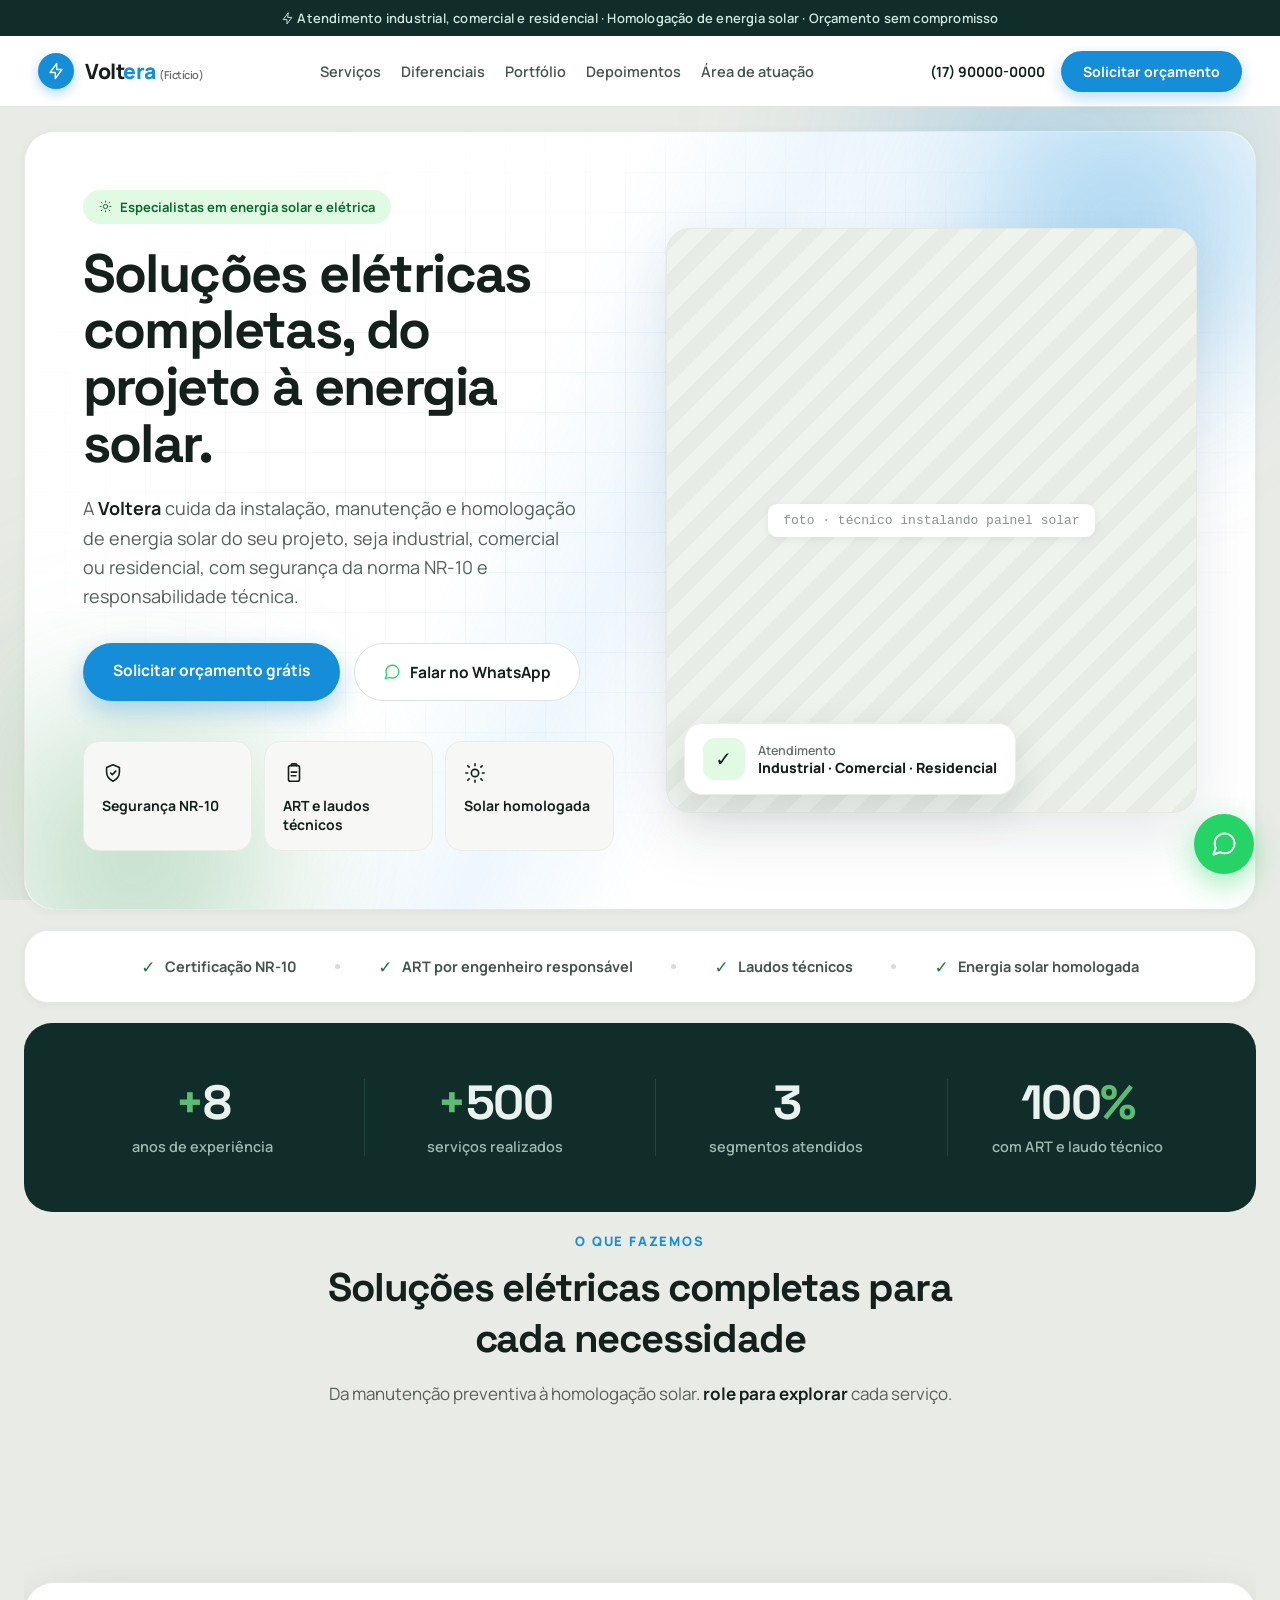
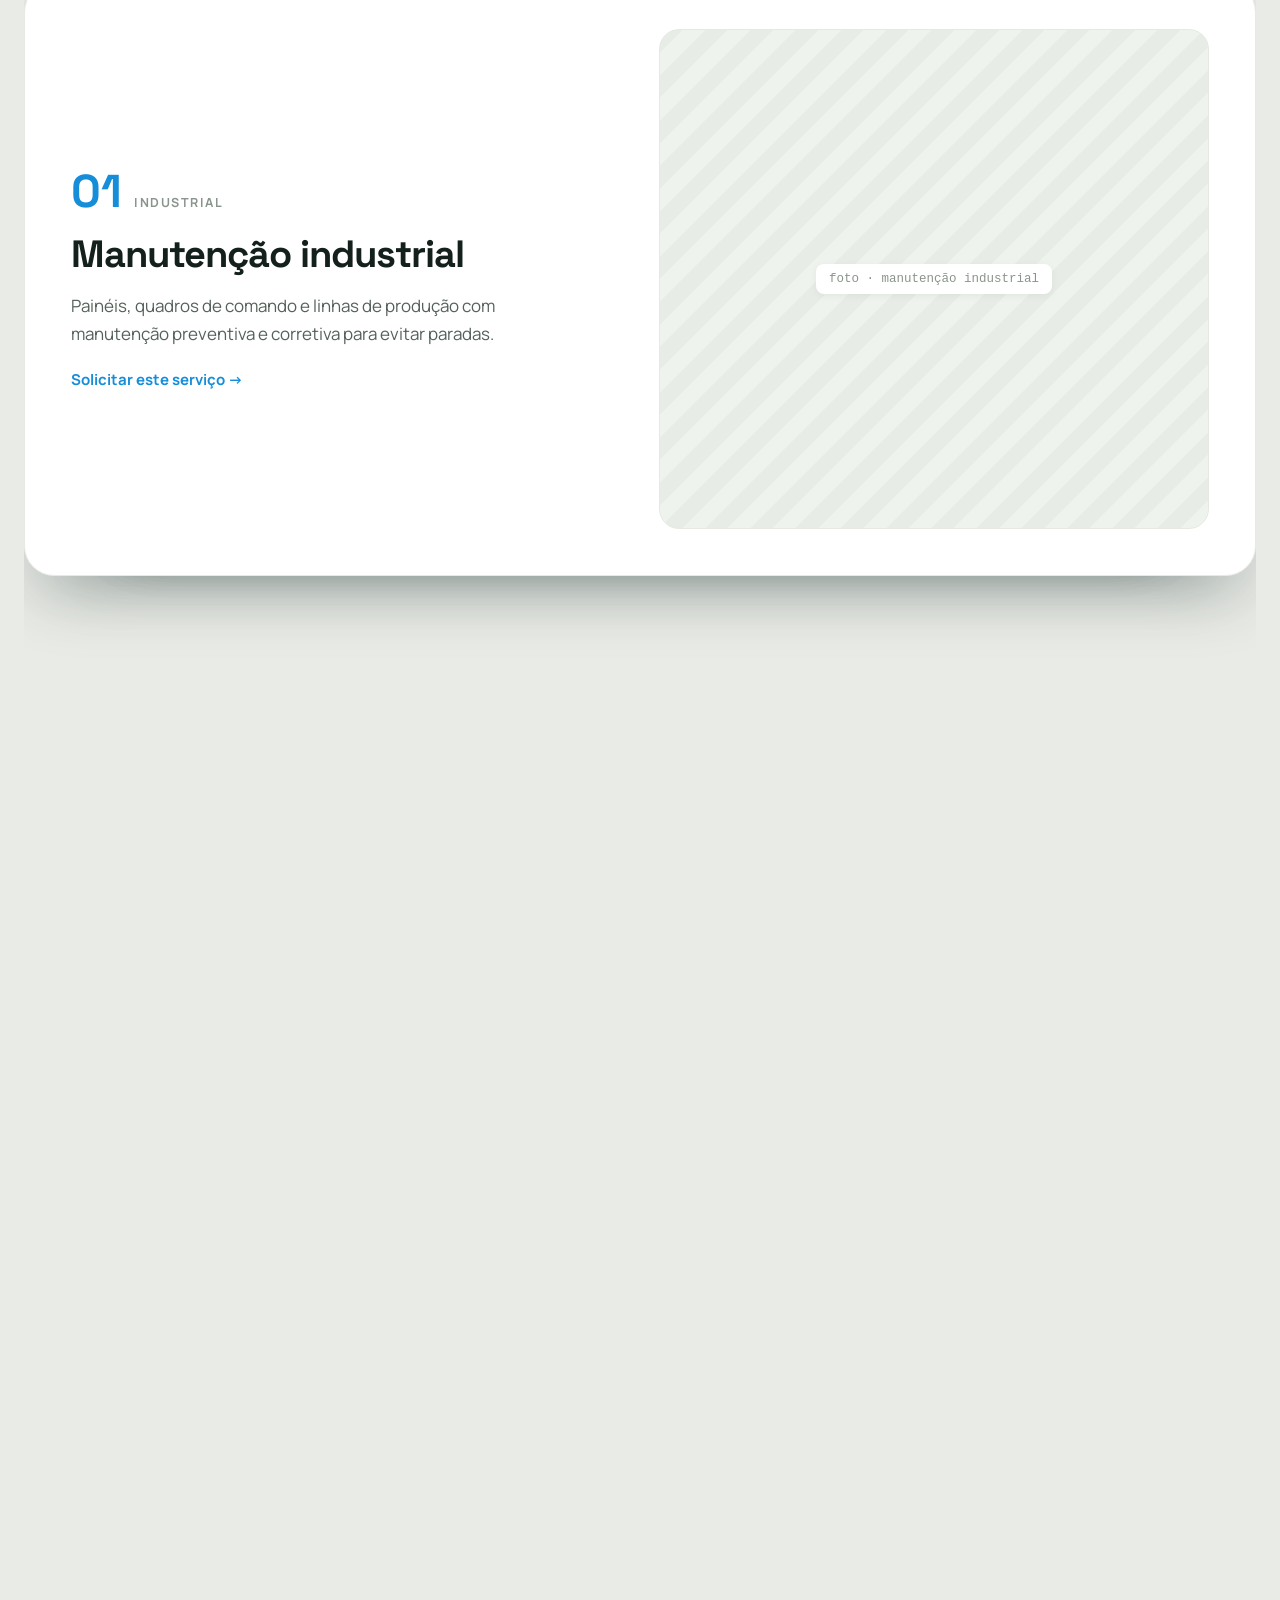
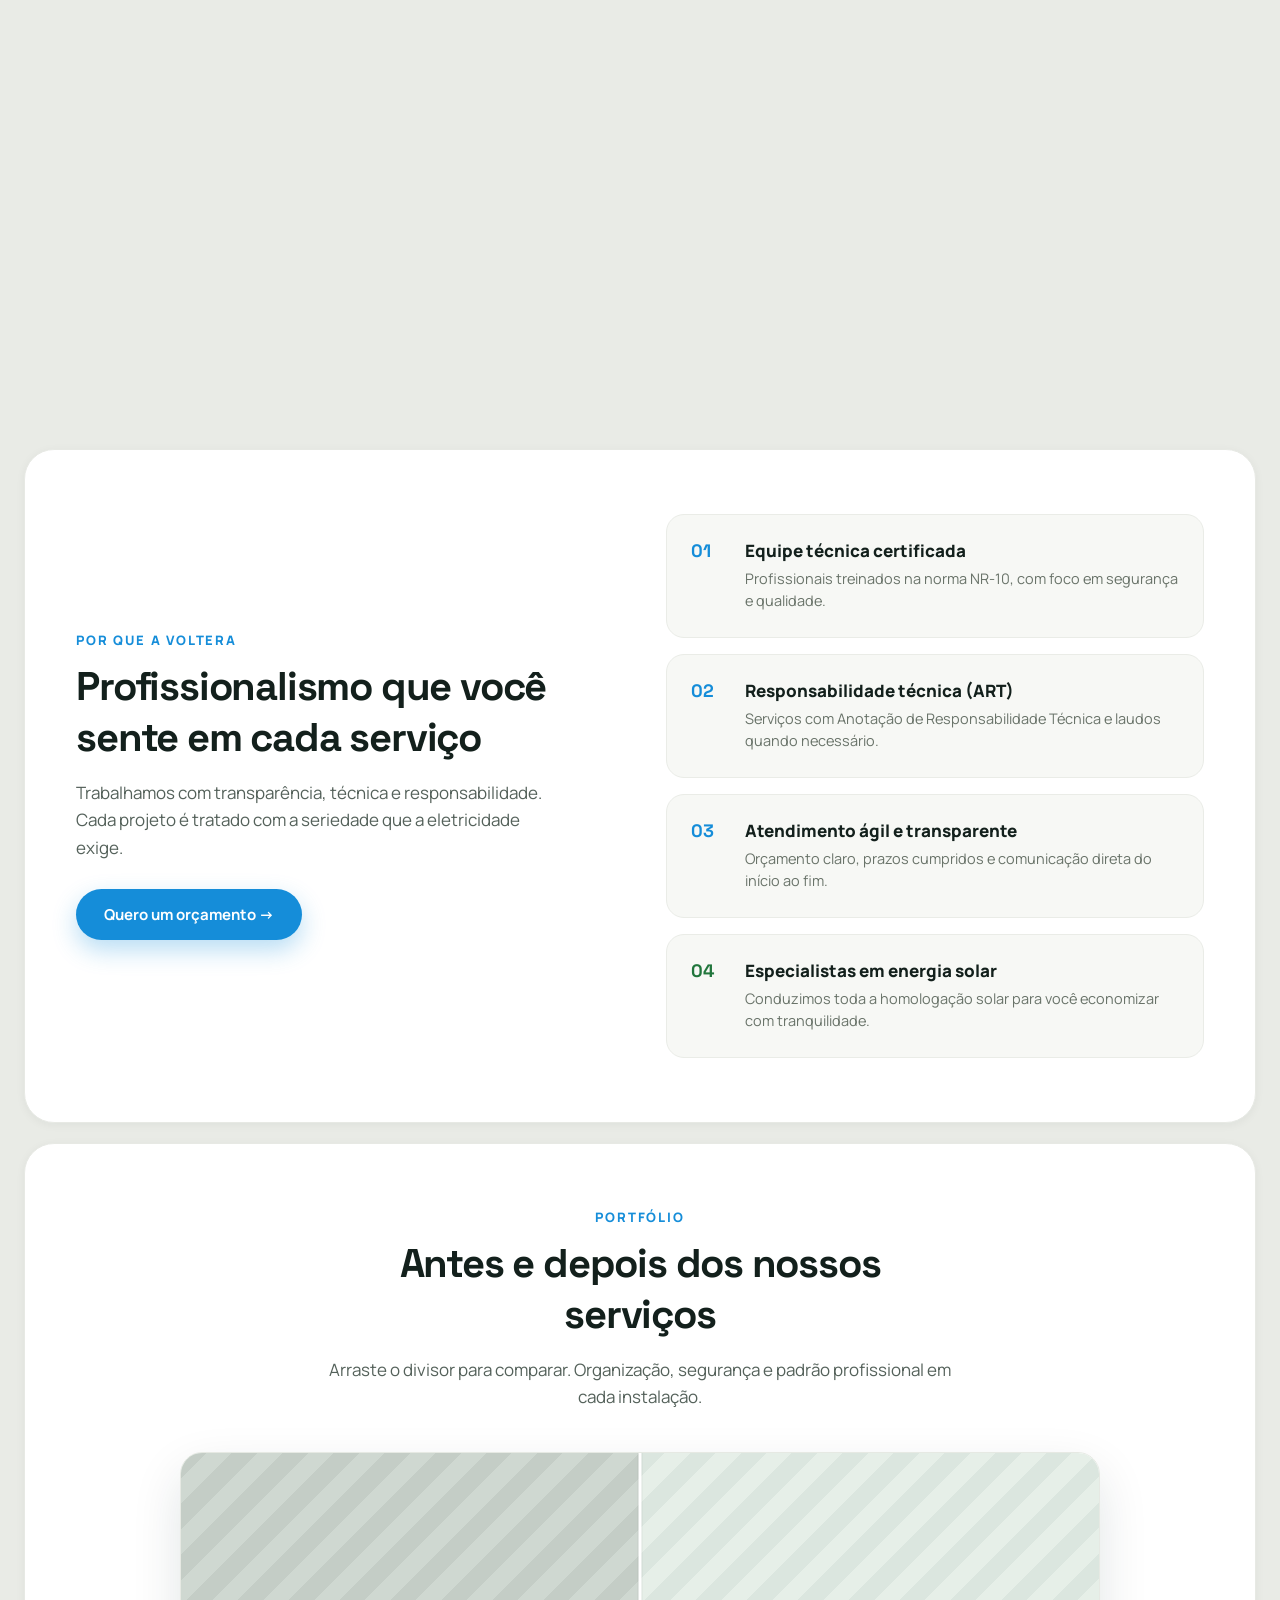
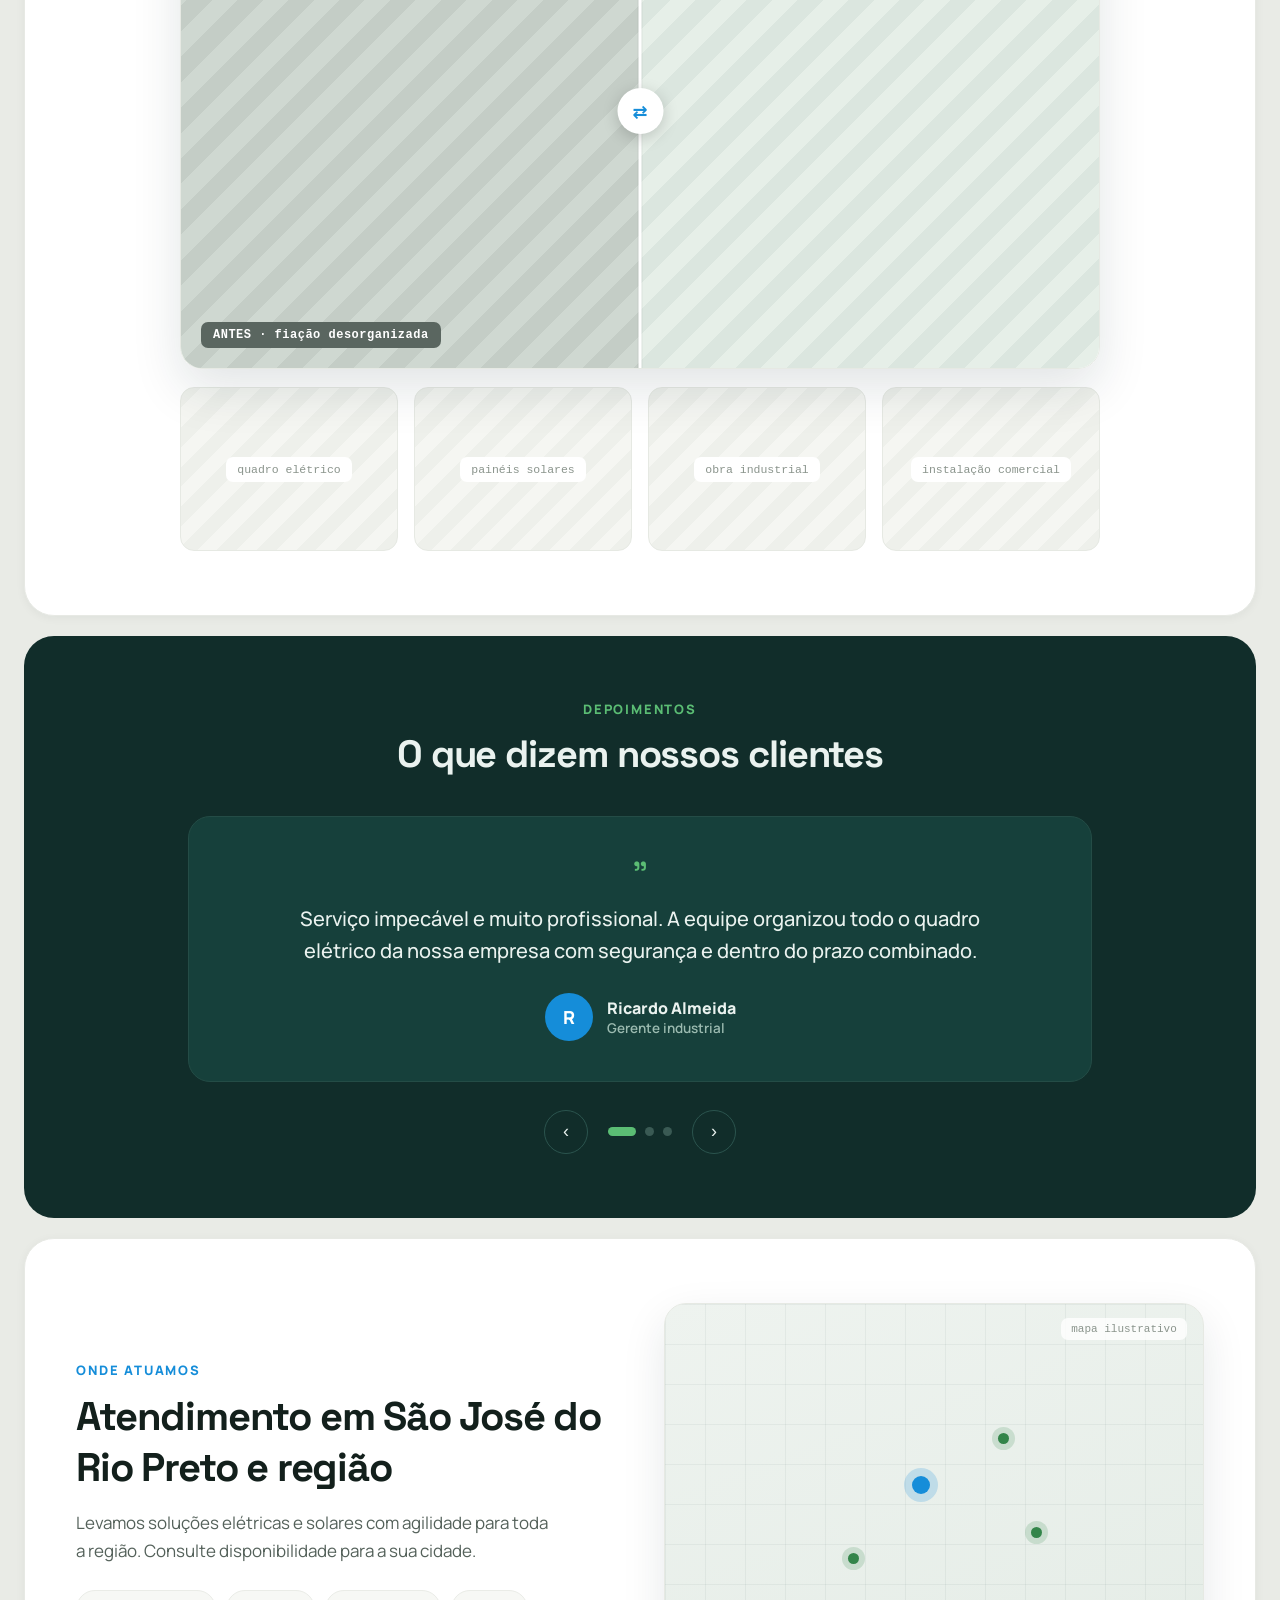
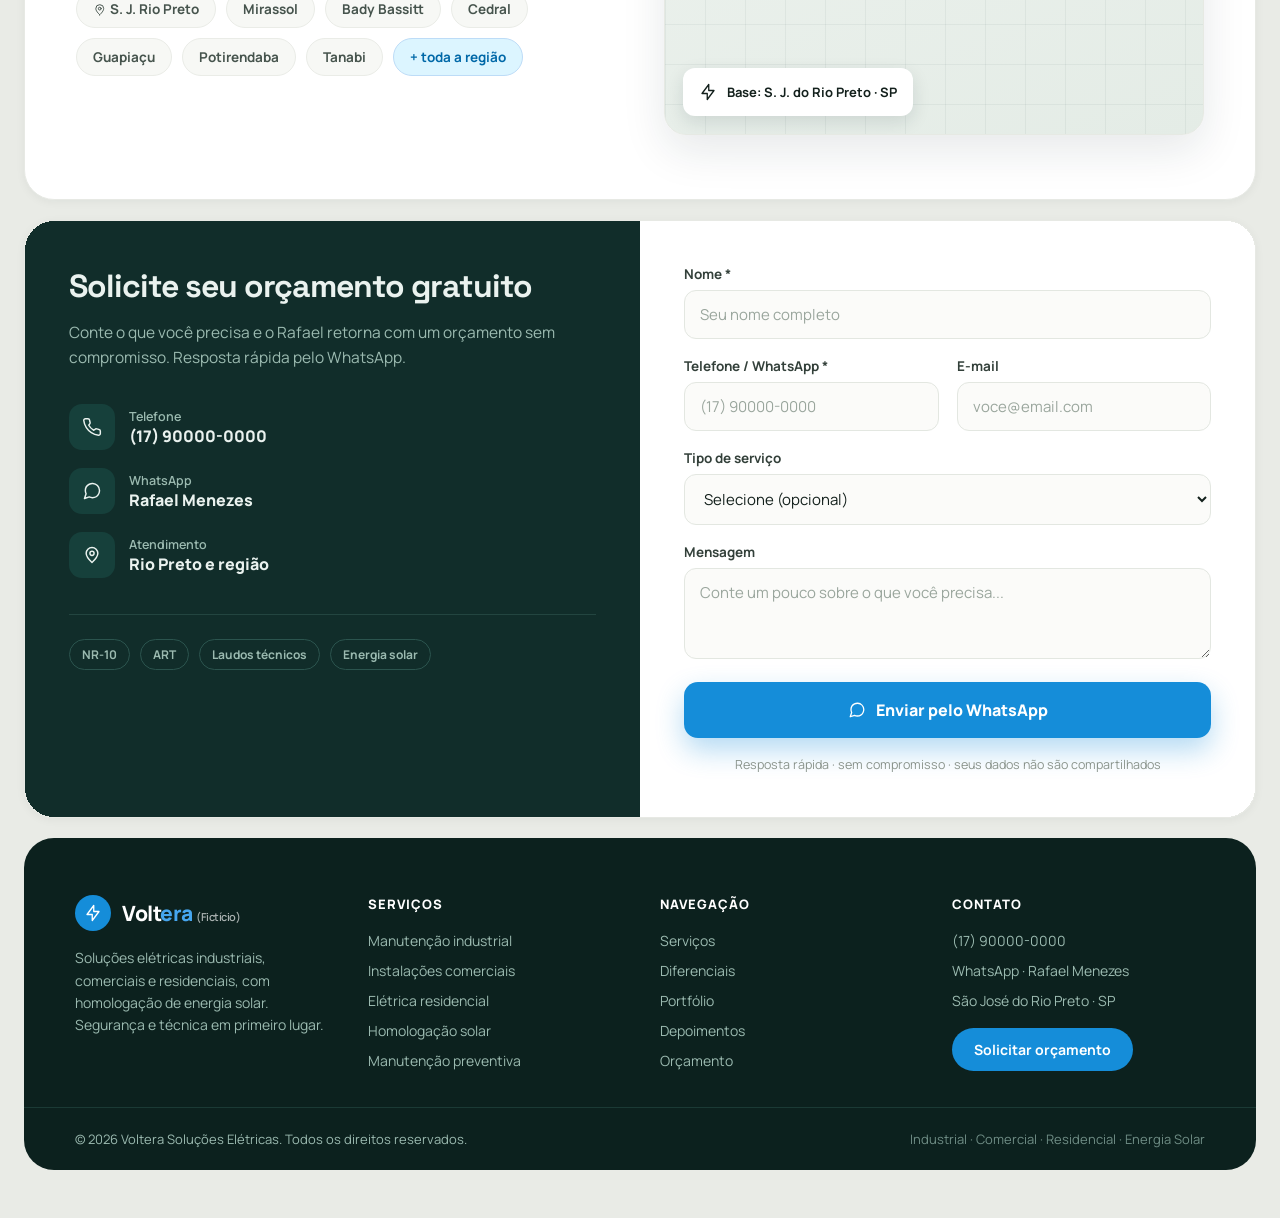
==== commit 0e899153: "Animação dos cards" ====
--- a/demos/eletrica/index.html
+++ b/demos/eletrica/index.html
@@ -167,10 +167,11 @@
       </div>
 
       <div data-stack="1" style="position:relative;margin-top:clamp(10px,2vw,22px);">
+        <div data-stack-pin style="position:sticky;top:0;height:100vh;height:100dvh;display:grid;place-items:center;overflow:hidden;padding:clamp(16px,3vw,40px) 0;">
+        <div data-stack-deck style="position:relative;width:100%;height:clamp(420px,66vh,600px);">
 
         <!-- 01 -->
-        <div style="height:clamp(540px,92vh,860px);perspective:1700px;perspective-origin:50% 0%;">
-          <div data-stack-card="1" style="position:sticky;top:90px;height:clamp(420px,66vh,600px);transform-origin:50% 0%;will-change:transform;background:#fff;border:1px solid #e7e9e4;border-radius:30px;box-shadow:0 26px 60px rgba(16,42,46,.16);overflow:hidden;">
+        <div data-stack-card="1" style="position:absolute;inset:0;transform-origin:50% 0%;will-change:transform;background:#fff;border:1px solid #e7e9e4;border-radius:30px;box-shadow:0 26px 60px rgba(16,42,46,.16);overflow:hidden;">
             <div data-stack-overlay="1" style="position:absolute;inset:0;background:#0c211e;opacity:0;pointer-events:none;z-index:3;"></div>
             <div style="position:relative;z-index:2;height:100%;display:grid;grid-template-columns:repeat(auto-fit,minmax(260px,1fr));gap:clamp(20px,3vw,44px);align-items:center;padding:clamp(26px,3.6vw,52px);">
               <div>
@@ -184,11 +185,9 @@
               </div>
             </div>
           </div>
-        </div>
 
         <!-- 02 -->
-        <div style="height:clamp(540px,92vh,860px);perspective:1700px;perspective-origin:50% 0%;">
-          <div data-stack-card="1" style="position:sticky;top:90px;height:clamp(420px,66vh,600px);transform-origin:50% 0%;will-change:transform;background:#fff;border:1px solid #e7e9e4;border-radius:30px;box-shadow:0 26px 60px rgba(16,42,46,.16);overflow:hidden;">
+        <div data-stack-card="1" style="position:absolute;inset:0;transform-origin:50% 0%;will-change:transform;background:#fff;border:1px solid #e7e9e4;border-radius:30px;box-shadow:0 26px 60px rgba(16,42,46,.16);overflow:hidden;">
             <div data-stack-overlay="1" style="position:absolute;inset:0;background:#0c211e;opacity:0;pointer-events:none;z-index:3;"></div>
             <div style="position:relative;z-index:2;height:100%;display:grid;grid-template-columns:repeat(auto-fit,minmax(260px,1fr));gap:clamp(20px,3vw,44px);align-items:center;padding:clamp(26px,3.6vw,52px);">
               <div style="order:2;">
@@ -202,11 +201,9 @@
               </div>
             </div>
           </div>
-        </div>
 
         <!-- 03 -->
-        <div style="height:clamp(540px,92vh,860px);perspective:1700px;perspective-origin:50% 0%;">
-          <div data-stack-card="1" style="position:sticky;top:90px;height:clamp(420px,66vh,600px);transform-origin:50% 0%;will-change:transform;background:#fff;border:1px solid #e7e9e4;border-radius:30px;box-shadow:0 26px 60px rgba(16,42,46,.16);overflow:hidden;">
+        <div data-stack-card="1" style="position:absolute;inset:0;transform-origin:50% 0%;will-change:transform;background:#fff;border:1px solid #e7e9e4;border-radius:30px;box-shadow:0 26px 60px rgba(16,42,46,.16);overflow:hidden;">
             <div data-stack-overlay="1" style="position:absolute;inset:0;background:#0c211e;opacity:0;pointer-events:none;z-index:3;"></div>
             <div style="position:relative;z-index:2;height:100%;display:grid;grid-template-columns:repeat(auto-fit,minmax(260px,1fr));gap:clamp(20px,3vw,44px);align-items:center;padding:clamp(26px,3.6vw,52px);">
               <div>
@@ -220,11 +217,9 @@
               </div>
             </div>
           </div>
-        </div>
 
         <!-- 04 -->
-        <div style="height:clamp(540px,92vh,860px);perspective:1700px;perspective-origin:50% 0%;">
-          <div data-stack-card="1" style="position:sticky;top:90px;height:clamp(420px,66vh,600px);transform-origin:50% 0%;will-change:transform;background:#fff;border:1px solid #e7e9e4;border-radius:30px;box-shadow:0 26px 60px rgba(16,42,46,.16);overflow:hidden;">
+        <div data-stack-card="1" style="position:absolute;inset:0;transform-origin:50% 0%;will-change:transform;background:#fff;border:1px solid #e7e9e4;border-radius:30px;box-shadow:0 26px 60px rgba(16,42,46,.16);overflow:hidden;">
             <div data-stack-overlay="1" style="position:absolute;inset:0;background:#0c211e;opacity:0;pointer-events:none;z-index:3;"></div>
             <div style="position:relative;z-index:2;height:100%;display:grid;grid-template-columns:repeat(auto-fit,minmax(260px,1fr));gap:clamp(20px,3vw,44px);align-items:center;padding:clamp(26px,3.6vw,52px);">
               <div style="order:2;">
@@ -238,11 +233,9 @@
               </div>
             </div>
           </div>
-        </div>
 
         <!-- 05 -->
-        <div style="height:clamp(540px,92vh,860px);perspective:1700px;perspective-origin:50% 0%;">
-          <div data-stack-card="1" style="position:sticky;top:90px;height:clamp(420px,66vh,600px);transform-origin:50% 0%;will-change:transform;background:#fff;border:1px solid #e7e9e4;border-radius:30px;box-shadow:0 26px 60px rgba(16,42,46,.16);overflow:hidden;">
+        <div data-stack-card="1" style="position:absolute;inset:0;transform-origin:50% 0%;will-change:transform;background:#fff;border:1px solid #e7e9e4;border-radius:30px;box-shadow:0 26px 60px rgba(16,42,46,.16);overflow:hidden;">
             <div data-stack-overlay="1" style="position:absolute;inset:0;background:#0c211e;opacity:0;pointer-events:none;z-index:3;"></div>
             <div style="position:relative;z-index:2;height:100%;display:grid;grid-template-columns:repeat(auto-fit,minmax(260px,1fr));gap:clamp(20px,3vw,44px);align-items:center;padding:clamp(26px,3.6vw,52px);">
               <div>
@@ -256,11 +249,9 @@
               </div>
             </div>
           </div>
-        </div>
 
         <!-- 06 -->
-        <div style="height:clamp(540px,92vh,860px);perspective:1700px;perspective-origin:50% 0%;">
-          <div data-stack-card="1" style="position:sticky;top:90px;height:clamp(420px,66vh,600px);transform-origin:50% 0%;will-change:transform;background:#fff;border:1px solid #e7e9e4;border-radius:30px;box-shadow:0 26px 60px rgba(16,42,46,.16);overflow:hidden;">
+        <div data-stack-card="1" style="position:absolute;inset:0;transform-origin:50% 0%;will-change:transform;background:#fff;border:1px solid #e7e9e4;border-radius:30px;box-shadow:0 26px 60px rgba(16,42,46,.16);overflow:hidden;">
             <div data-stack-overlay="1" style="position:absolute;inset:0;background:#0c211e;opacity:0;pointer-events:none;z-index:3;"></div>
             <div style="position:relative;z-index:2;height:100%;display:grid;grid-template-columns:repeat(auto-fit,minmax(260px,1fr));gap:clamp(20px,3vw,44px);align-items:center;padding:clamp(26px,3.6vw,52px);">
               <div style="order:2;">
@@ -275,7 +266,7 @@
             </div>
           </div>
         </div>
-
+        </div>
       </div>
     </section>
 
@@ -622,24 +613,40 @@
 
   // ---- services pinned-rotate stack ----
   function initStack() {
+    var deck = document.querySelector('[data-stack-deck]');
+    var driver = document.querySelector('[data-stack]');
     var cards = [].slice.call(document.querySelectorAll('[data-stack-card]'));
-    if (!cards.length) return;
+    if (!deck || !driver || !cards.length) return;
+    var n = cards.length;
+    var reduce = window.matchMedia && window.matchMedia('(prefers-reduced-motion: reduce)').matches;
+    var pin = driver.querySelector('[data-stack-pin]');
+    if (reduce) {
+      driver.style.height = 'auto';
+      if (pin) { pin.style.position = 'static'; pin.style.height = 'auto'; pin.style.display = 'block'; }
+      deck.style.height = 'auto';
+      cards.forEach(function (c) {
+        c.style.position = 'relative'; c.style.transform = 'none'; c.style.height = 'clamp(420px,66vh,600px)'; c.style.marginBottom = '16px';
+        var o = c.querySelector('[data-stack-overlay]'); if (o) o.style.opacity = '0';
+      });
+      return;
+    }
+    driver.style.height = (n * 100) + 'vh';
+    cards.forEach(function (c, i) { c.style.zIndex = String(n - i); });
     var raf = null;
     var update = function () {
-      var vh = window.innerHeight || 800;
-      for (var i = 0; i < cards.length; i++) {
-        var card = cards[i];
-        var overlay = card.querySelector('[data-stack-overlay]');
-        var next = cards[i + 1];
-        if (!next) { card.style.transform = 'none'; if (overlay) overlay.style.opacity = '0'; continue; }
-        var top = next.getBoundingClientRect().top;
-        var p = (vh - top) / vh; p = p < 0 ? 0 : (p > 1 ? 1 : p);
-        var dir = i % 2 === 0 ? 1 : -1;
-        var scale = (1 - 0.16 * p).toFixed(4);
-        var rx = (15 * p).toFixed(2);
-        var rz = (dir * 2.4 * p).toFixed(2);
-        card.style.transform = 'scale(' + scale + ') rotateX(' + rx + 'deg) rotate(' + rz + 'deg)';
-        if (overlay) overlay.style.opacity = (0.55 * p).toFixed(3);
+      var scrollable = driver.offsetHeight - window.innerHeight;
+      var top = driver.getBoundingClientRect().top;
+      var passed = Math.min(Math.max(-top, 0), scrollable);
+      var prog = scrollable > 0 ? passed / scrollable : 0;
+      var s = prog * (n - 1);
+      for (var i = 0; i < n; i++) {
+        var card = cards[i], overlay = card.querySelector('[data-stack-overlay]');
+        var d = i - s, ty, sc, rz, br;
+        if (d <= 0) { var up = Math.min(1, -d); ty = -up * 116; sc = 1; rz = up * -2.4; br = 1; }
+        else { var depth = d < 3 ? d : 3; ty = depth * 2.4; sc = 1 - depth * 0.05; rz = 0; br = 1 - depth * 0.06; }
+        card.style.transform = 'translateY(' + ty.toFixed(2) + '%) scale(' + sc.toFixed(3) + ') rotate(' + rz.toFixed(2) + 'deg)';
+        card.style.filter = 'brightness(' + br.toFixed(3) + ')';
+        if (overlay) overlay.style.opacity = '0';
       }
     };
     var onScroll = function () { if (raf) return; raf = requestAnimationFrame(function () { raf = null; update(); }); };
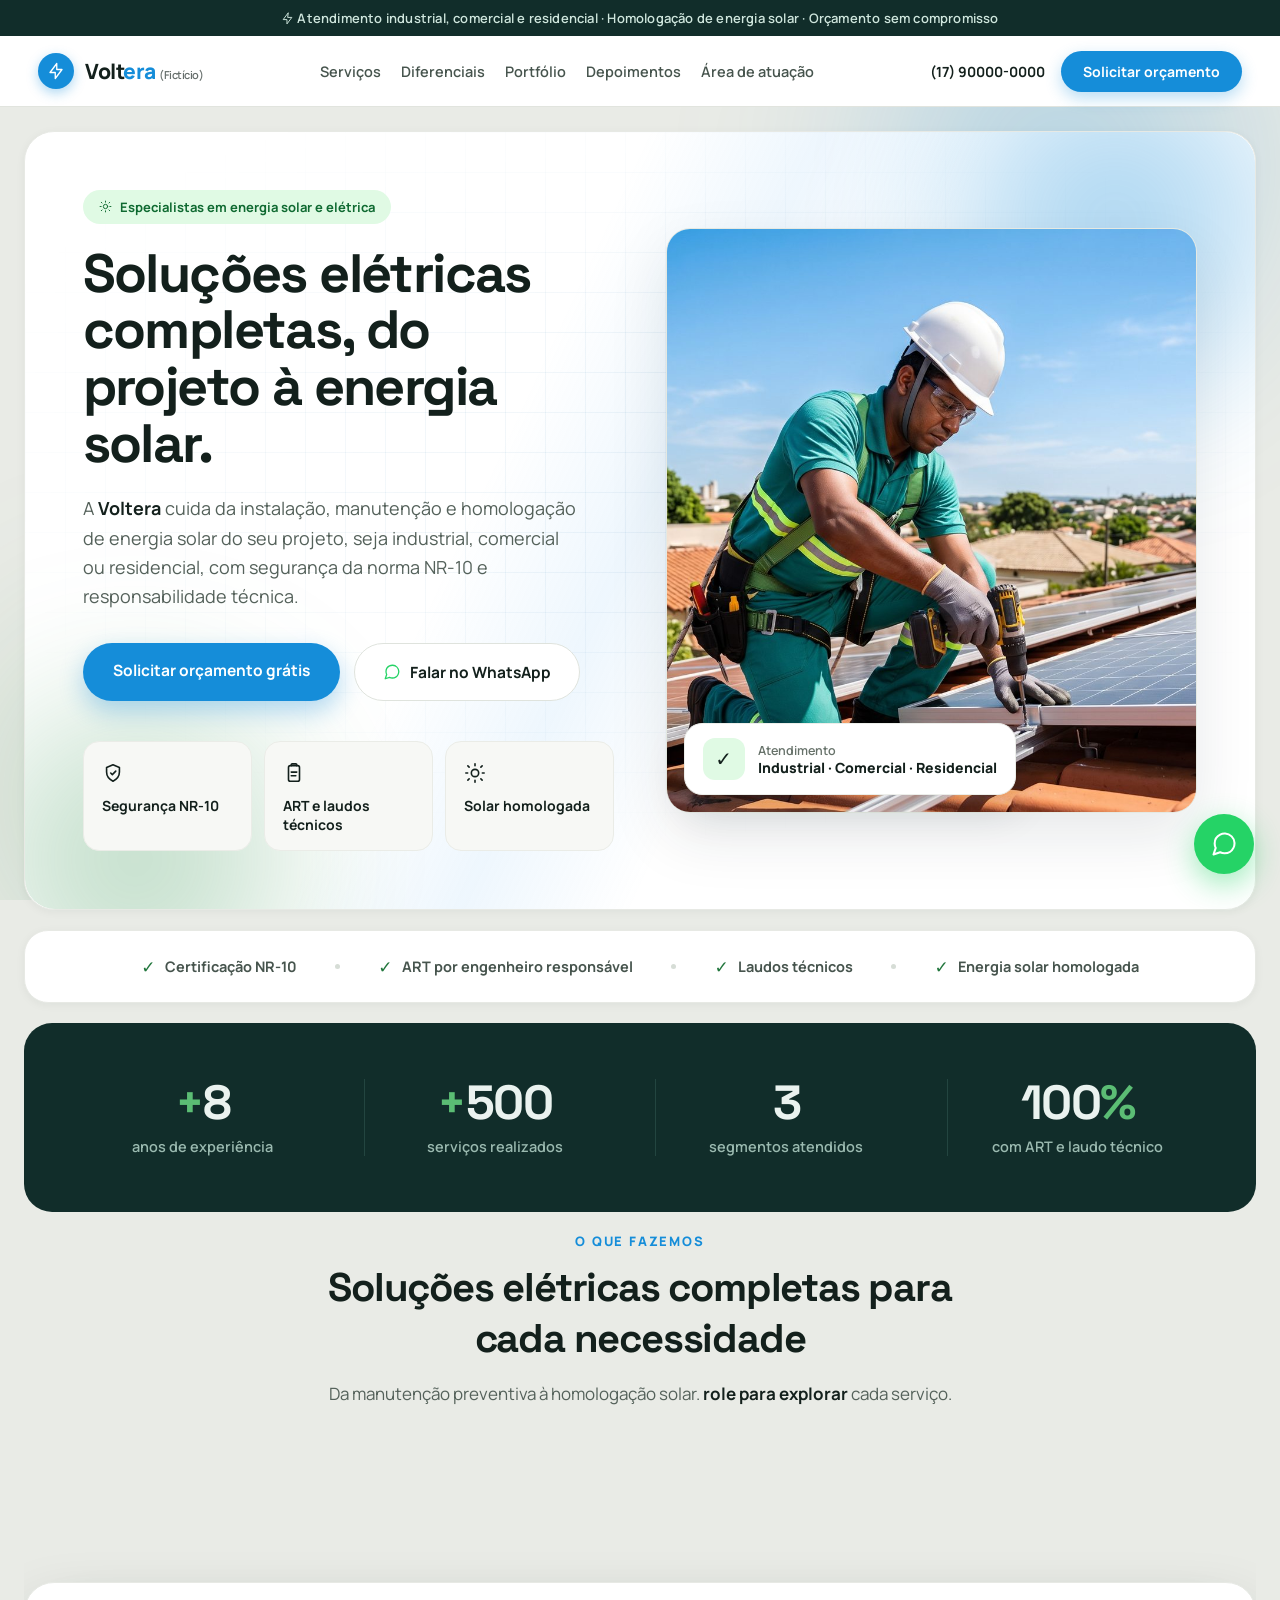
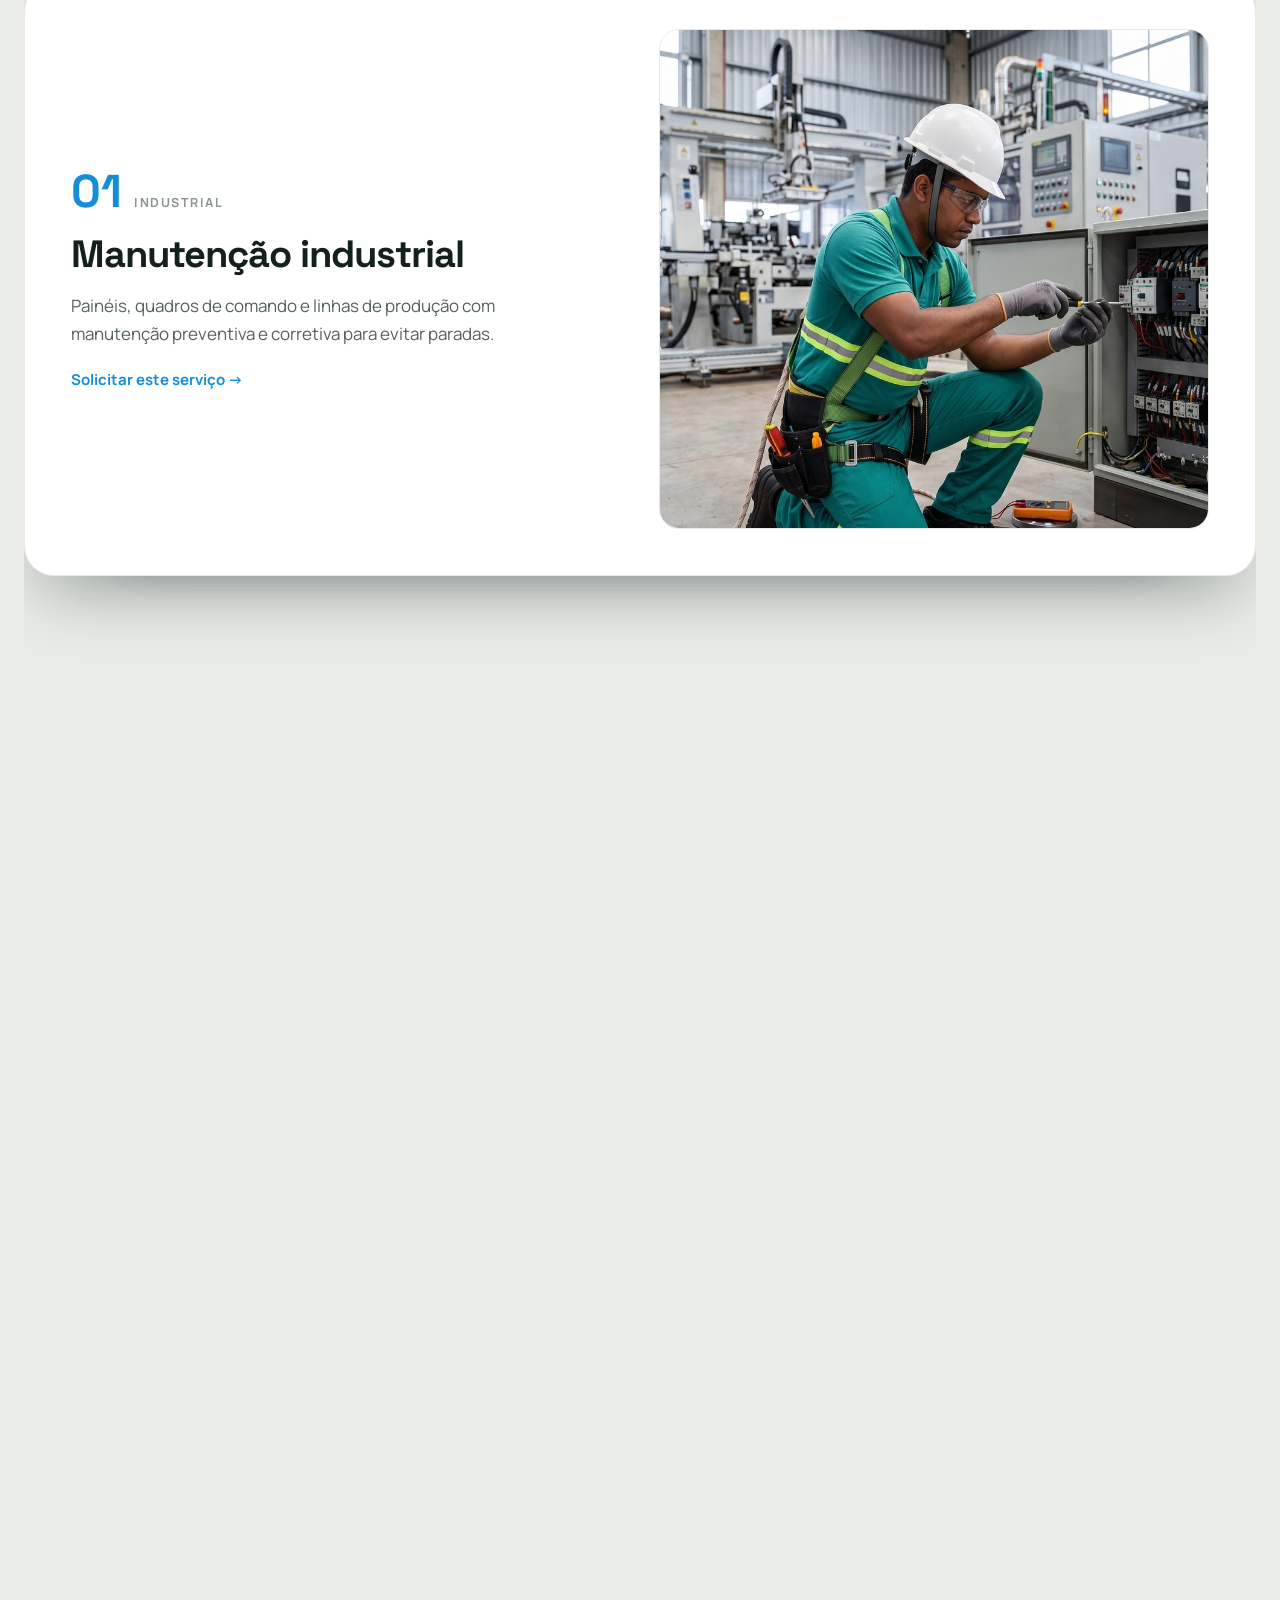
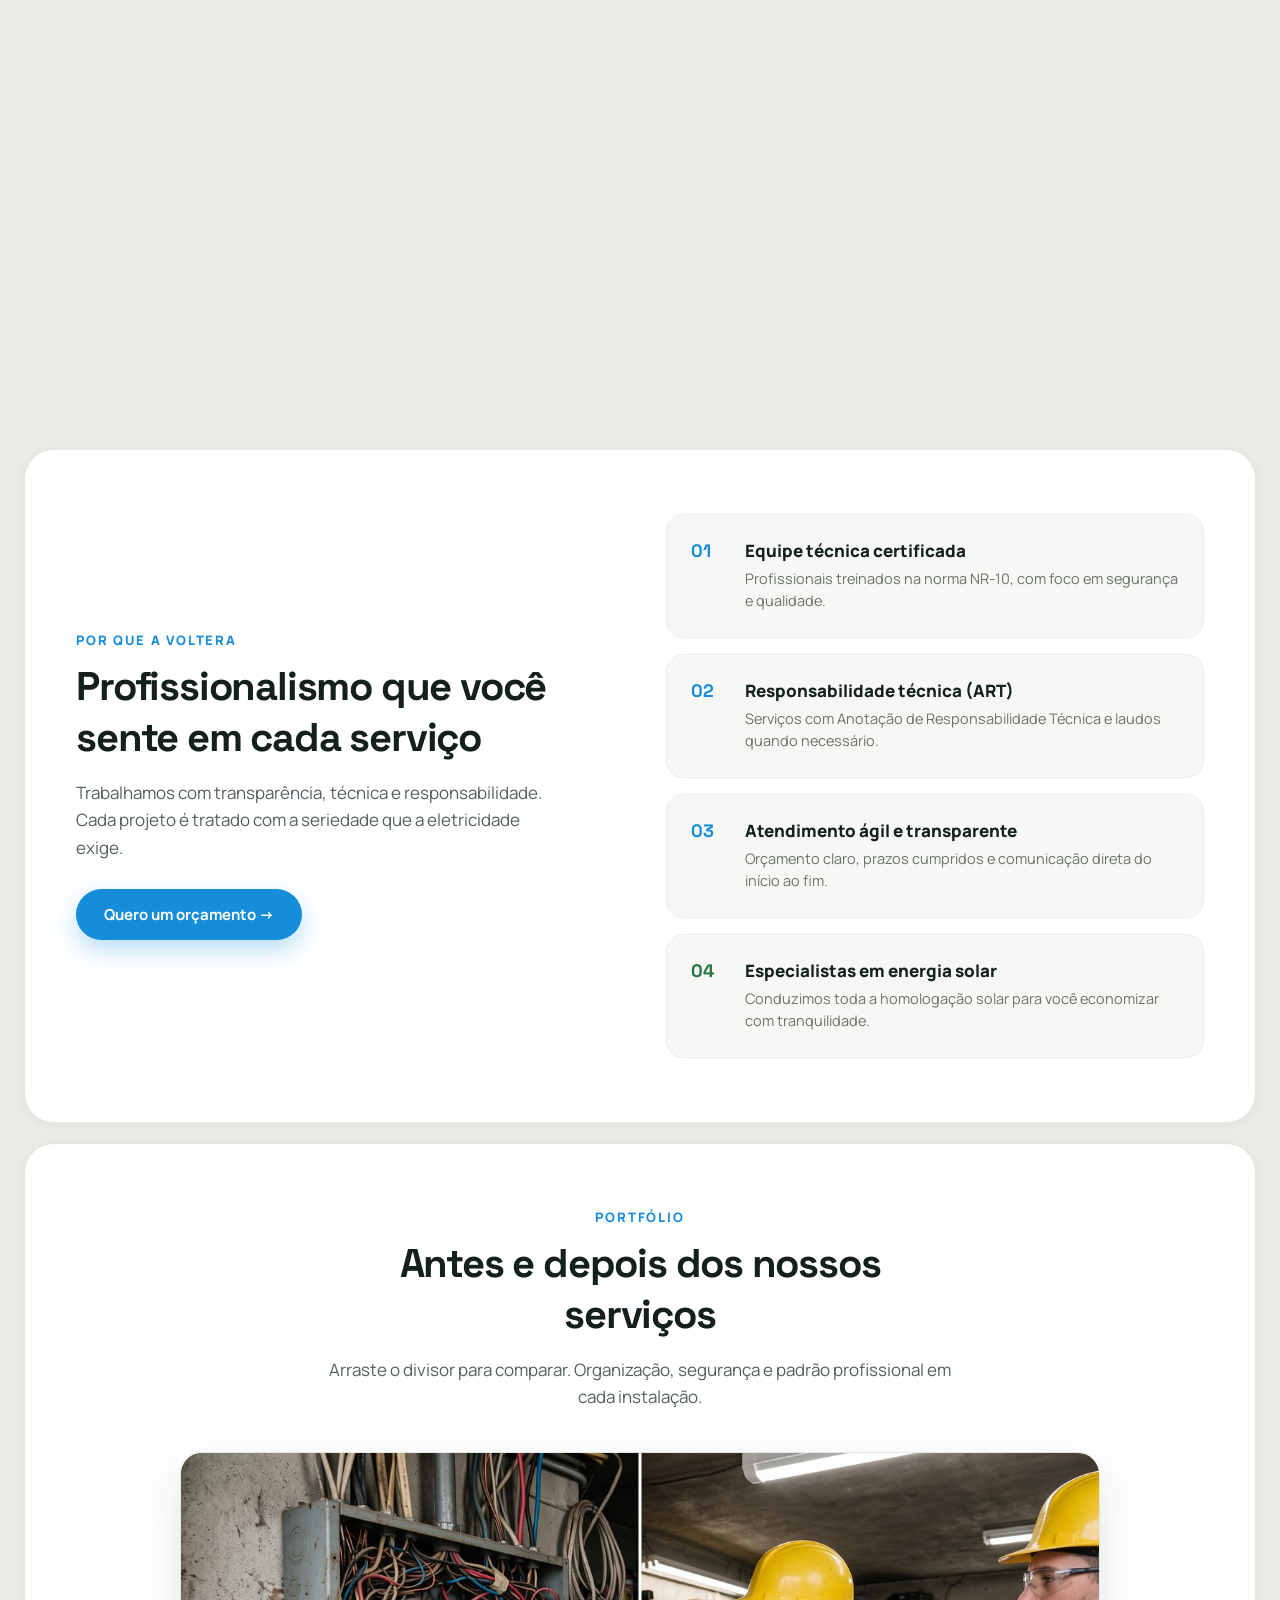
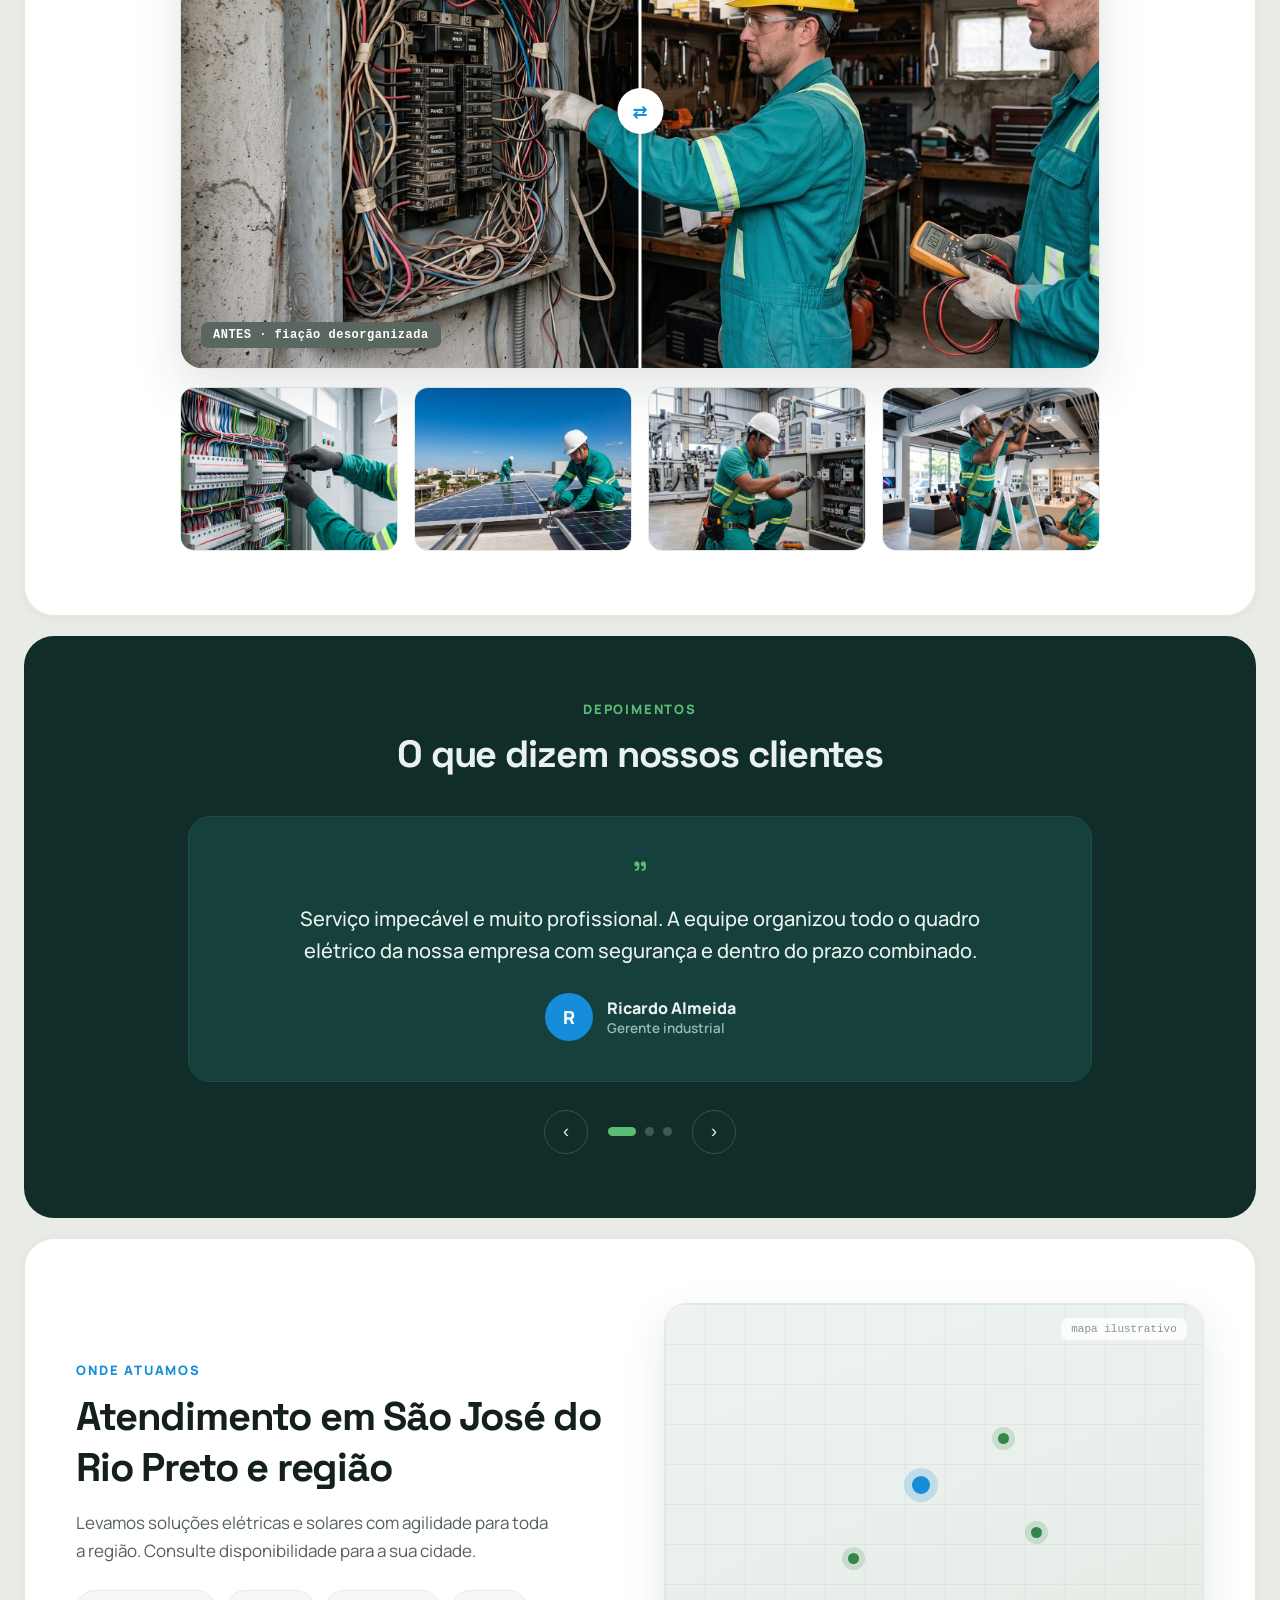
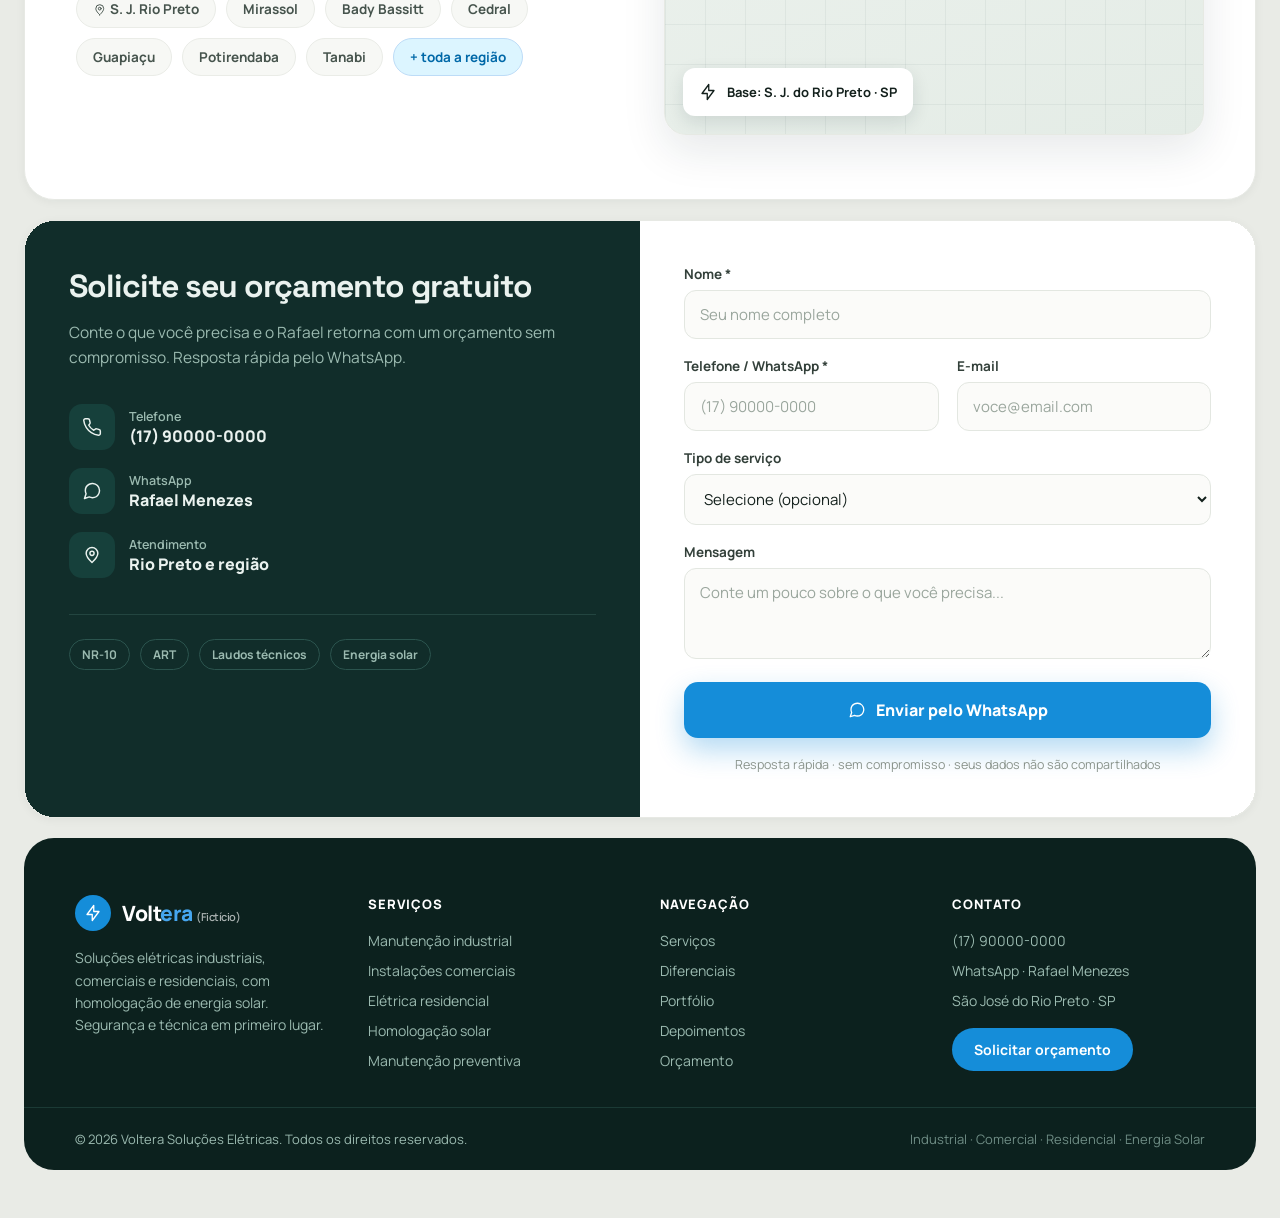
==== commit 2aa7e1ba: "imagens de exemplo da demo" ====
--- a/demos/eletrica/index.html
+++ b/demos/eletrica/index.html
@@ -113,10 +113,7 @@
           </div>
         </div>
         <div style="position:relative;">
-          <!-- TROCAR: foto real do Rafael instalando painel solar -->
-          <div style="aspect-ratio:4/4.4;border-radius:24px;background:repeating-linear-gradient(135deg,#e7ece6 0 16px,#eff3ed 16px 32px);display:flex;align-items:center;justify-content:center;border:1px solid #e5e9e2;box-shadow:0 24px 60px rgba(16,42,46,.1);">
-            <span style="font-family:ui-monospace,monospace;font-size:13px;color:#8a948c;background:#fff;padding:9px 15px;border-radius:9px;box-shadow:0 2px 10px rgba(0,0,0,.06);">foto · técnico instalando painel solar</span>
-          </div>
+          <div style="aspect-ratio:4/4.4;border-radius:24px;overflow:hidden;border:1px solid #e5e9e2;box-shadow:0 24px 60px rgba(16,42,46,.1);"><img src="img/hero.jpg" alt="Tecnico instalando painel solar em telhado" style="width:100%;height:100%;object-fit:cover;display:block;"></div>
           <div style="position:absolute;bottom:18px;left:18px;background:#fff;border:1px solid #eceeea;border-radius:18px;padding:14px 18px;box-shadow:0 16px 40px rgba(16,42,46,.12);display:flex;align-items:center;gap:13px;animation:svFloat 5s ease-in-out infinite;max-width:calc(100% - 36px);">
             <div style="width:42px;height:42px;border-radius:12px;background:oklch(0.96 0.04 150);display:flex;align-items:center;justify-content:center;font-size:20px;flex-shrink:0;">✓</div>
             <div><div style="font-size:12.5px;color:#67726a;font-weight:600;">Atendimento</div><div style="font-size:14px;font-weight:800;line-height:1.25;">Industrial · Comercial · Residencial</div></div>
@@ -180,9 +177,7 @@
                 <p style="font-size:clamp(15px,1.6vw,17px);line-height:1.62;color:#54615a;margin-top:14px;max-width:440px;">Painéis, quadros de comando e linhas de produção com manutenção preventiva e corretiva para evitar paradas.</p>
                 <a href="#orcamento" style="display:inline-flex;align-items:center;gap:8px;margin-top:22px;color:oklch(0.62 0.15 245);font-weight:700;font-size:15px;text-decoration:none;" style-hover="gap:12px">Solicitar este serviço →</a>
               </div>
-              <div style="height:100%;min-height:200px;border-radius:20px;background:repeating-linear-gradient(135deg,#e7ece6 0 16px,#eff3ed 16px 32px);border:1px solid #e5e9e2;display:flex;align-items:center;justify-content:center;">
-                <span style="font-family:ui-monospace,monospace;font-size:12.5px;color:#8a948c;background:#fff;padding:8px 13px;border-radius:8px;box-shadow:0 2px 8px rgba(0,0,0,.05);">foto · manutenção industrial</span>
-              </div>
+              <div style="height:100%;min-height:200px;border-radius:20px;border:1px solid #e5e9e2;overflow:hidden;"><img src="img/g-industrial.jpg" alt="manutenção industrial" loading="lazy" style="width:100%;height:100%;object-fit:cover;display:block;"></div>
             </div>
           </div>
 
@@ -196,9 +191,7 @@
                 <p style="font-size:clamp(15px,1.6vw,17px);line-height:1.62;color:#54615a;margin-top:14px;max-width:440px;">Projetos e adequações elétricas para lojas, escritórios e estabelecimentos, sempre dentro das normas técnicas.</p>
                 <a href="#orcamento" style="display:inline-flex;align-items:center;gap:8px;margin-top:22px;color:oklch(0.62 0.15 245);font-weight:700;font-size:15px;text-decoration:none;" style-hover="gap:12px">Solicitar este serviço →</a>
               </div>
-              <div style="order:1;height:100%;min-height:200px;border-radius:20px;background:repeating-linear-gradient(135deg,#e7ece6 0 16px,#eff3ed 16px 32px);border:1px solid #e5e9e2;display:flex;align-items:center;justify-content:center;">
-                <span style="font-family:ui-monospace,monospace;font-size:12.5px;color:#8a948c;background:#fff;padding:8px 13px;border-radius:8px;box-shadow:0 2px 8px rgba(0,0,0,.05);">foto · instalação comercial</span>
-              </div>
+              <div style="order:1;height:100%;min-height:200px;border-radius:20px;border:1px solid #e5e9e2;overflow:hidden;"><img src="img/g-comercial.jpg" alt="instalação comercial" loading="lazy" style="width:100%;height:100%;object-fit:cover;display:block;"></div>
             </div>
           </div>
 
@@ -212,9 +205,7 @@
                 <p style="font-size:clamp(15px,1.6vw,17px);line-height:1.62;color:#54615a;margin-top:14px;max-width:440px;">Instalação, reparos e modernização do sistema elétrico da sua casa, com total segurança para a sua família.</p>
                 <a href="#orcamento" style="display:inline-flex;align-items:center;gap:8px;margin-top:22px;color:oklch(0.62 0.15 245);font-weight:700;font-size:15px;text-decoration:none;" style-hover="gap:12px">Solicitar este serviço →</a>
               </div>
-              <div style="height:100%;min-height:200px;border-radius:20px;background:repeating-linear-gradient(135deg,#e7ece6 0 16px,#eff3ed 16px 32px);border:1px solid #e5e9e2;display:flex;align-items:center;justify-content:center;">
-                <span style="font-family:ui-monospace,monospace;font-size:12.5px;color:#8a948c;background:#fff;padding:8px 13px;border-radius:8px;box-shadow:0 2px 8px rgba(0,0,0,.05);">foto · elétrica residencial</span>
-              </div>
+              <div style="height:100%;min-height:200px;border-radius:20px;border:1px solid #e5e9e2;overflow:hidden;"><img src="img/g-residencial.jpg" alt="elétrica residencial" loading="lazy" style="width:100%;height:100%;object-fit:cover;display:block;"></div>
             </div>
           </div>
 
@@ -228,9 +219,7 @@
                 <p style="font-size:clamp(15px,1.6vw,17px);line-height:1.62;color:#54615a;margin-top:14px;max-width:440px;">Conduzimos todo o processo de homologação junto à concessionária, do projeto à conexão final do seu sistema.</p>
                 <a href="#orcamento" style="display:inline-flex;align-items:center;gap:8px;margin-top:22px;color:oklch(0.5 0.12 150);font-weight:700;font-size:15px;text-decoration:none;" style-hover="gap:12px">Solicitar este serviço →</a>
               </div>
-              <div style="order:1;height:100%;min-height:200px;border-radius:20px;background:repeating-linear-gradient(135deg,#e6ede7 0 16px,#eef4ee 16px 32px);border:1px solid #e2e9e3;display:flex;align-items:center;justify-content:center;">
-                <span style="font-family:ui-monospace,monospace;font-size:12.5px;color:#8a948c;background:#fff;padding:8px 13px;border-radius:8px;box-shadow:0 2px 8px rgba(0,0,0,.05);">foto · painéis solares</span>
-              </div>
+              <div style="order:1;height:100%;min-height:200px;border-radius:20px;border:1px solid #e5e9e2;overflow:hidden;"><img src="img/g-solar.jpg" alt="painéis solares" loading="lazy" style="width:100%;height:100%;object-fit:cover;display:block;"></div>
             </div>
           </div>
 
@@ -244,9 +233,7 @@
                 <p style="font-size:clamp(15px,1.6vw,17px);line-height:1.62;color:#54615a;margin-top:14px;max-width:440px;">Montagem, adequação e manutenção de quadros de distribuição e painéis de comando com acabamento profissional.</p>
                 <a href="#orcamento" style="display:inline-flex;align-items:center;gap:8px;margin-top:22px;color:oklch(0.62 0.15 245);font-weight:700;font-size:15px;text-decoration:none;" style-hover="gap:12px">Solicitar este serviço →</a>
               </div>
-              <div style="height:100%;min-height:200px;border-radius:20px;background:repeating-linear-gradient(135deg,#e7ece6 0 16px,#eff3ed 16px 32px);border:1px solid #e5e9e2;display:flex;align-items:center;justify-content:center;">
-                <span style="font-family:ui-monospace,monospace;font-size:12.5px;color:#8a948c;background:#fff;padding:8px 13px;border-radius:8px;box-shadow:0 2px 8px rgba(0,0,0,.05);">foto · quadros e painéis</span>
-              </div>
+              <div style="height:100%;min-height:200px;border-radius:20px;border:1px solid #e5e9e2;overflow:hidden;"><img src="img/g-quadros.jpg" alt="quadros e painéis" loading="lazy" style="width:100%;height:100%;object-fit:cover;display:block;"></div>
             </div>
           </div>
 
@@ -260,9 +247,7 @@
                 <p style="font-size:clamp(15px,1.6vw,17px);line-height:1.62;color:#54615a;margin-top:14px;max-width:440px;">Contratos de manutenção que evitam falhas, paradas e riscos elétricos no seu dia a dia, tranquilidade o ano todo.</p>
                 <a href="#orcamento" style="display:inline-flex;align-items:center;gap:8px;margin-top:22px;color:oklch(0.5 0.12 150);font-weight:700;font-size:15px;text-decoration:none;" style-hover="gap:12px">Solicitar este serviço →</a>
               </div>
-              <div style="order:1;height:100%;min-height:200px;border-radius:20px;background:repeating-linear-gradient(135deg,#e6ede7 0 16px,#eef4ee 16px 32px);border:1px solid #e2e9e3;display:flex;align-items:center;justify-content:center;">
-                <span style="font-family:ui-monospace,monospace;font-size:12.5px;color:#8a948c;background:#fff;padding:8px 13px;border-radius:8px;box-shadow:0 2px 8px rgba(0,0,0,.05);">foto · manutenção preventiva</span>
-              </div>
+              <div style="order:1;height:100%;min-height:200px;border-radius:20px;border:1px solid #e5e9e2;overflow:hidden;"><img src="img/g-preventiva.jpg" alt="manutenção preventiva" loading="lazy" style="width:100%;height:100%;object-fit:cover;display:block;"></div>
             </div>
           </div>
         </div>
@@ -308,12 +293,11 @@
         <p style="font-size:17px;line-height:1.6;color:#54615a;margin-top:16px;">Arraste o divisor para comparar. Organização, segurança e padrão profissional em cada instalação.</p>
       </div>
       <div data-reveal style="opacity:0;transform:translateY(26px);transition:opacity .7s cubic-bezier(.2,.7,.2,1) .1s,transform .7s cubic-bezier(.2,.7,.2,1) .1s;margin-top:42px;max-width:920px;margin-left:auto;margin-right:auto;">
-        <!-- TROCAR: fotos reais antes/depois -->
         <div id="baWrap" style="position:relative;aspect-ratio:16/9;border-radius:22px;overflow:hidden;cursor:ew-resize;touch-action:none;user-select:none;border:1px solid #e6e9e3;box-shadow:0 20px 50px rgba(16,42,46,.12);">
-          <div style="position:absolute;inset:0;background:repeating-linear-gradient(135deg,#dbe6df 0 18px,#e6efe8 18px 36px);display:flex;align-items:flex-end;padding:20px;">
+          <div style="position:absolute;inset:0;background:url(img/depois.jpg) center/cover;display:flex;align-items:flex-end;padding:20px;">
             <span style="background:oklch(0.5 0.12 150);color:#fff;font-family:ui-monospace,monospace;font-size:12px;font-weight:700;padding:6px 12px;border-radius:7px;letter-spacing:.5px;">DEPOIS · instalação organizada</span>
           </div>
-          <div id="baAfter" style="position:absolute;inset:0;clip-path:inset(0 50% 0 0);background:repeating-linear-gradient(135deg,#c4cdc6 0 18px,#cfd8d1 18px 36px);display:flex;align-items:flex-end;justify-content:flex-start;padding:20px;">
+          <div id="baAfter" style="position:absolute;inset:0;clip-path:inset(0 50% 0 0);background:url(img/antes.jpg) center/cover;display:flex;align-items:flex-end;justify-content:flex-start;padding:20px;">
             <span style="background:#5a6660;color:#fff;font-family:ui-monospace,monospace;font-size:12px;font-weight:700;padding:6px 12px;border-radius:7px;letter-spacing:.5px;">ANTES · fiação desorganizada</span>
           </div>
           <div id="baHandle" style="position:absolute;top:0;bottom:0;left:50%;width:3px;background:#fff;box-shadow:0 0 0 1px rgba(0,0,0,.05);transform:translateX(-1.5px);pointer-events:none;">
@@ -321,10 +305,10 @@
           </div>
         </div>
         <div style="display:grid;grid-template-columns:repeat(auto-fit,minmax(160px,1fr));gap:16px;margin-top:18px;">
-          <div style="aspect-ratio:4/3;border-radius:14px;background:repeating-linear-gradient(135deg,#eef0eb 0 14px,#f5f6f2 14px 28px);border:1px solid #e6e9e3;display:flex;align-items:center;justify-content:center;"><span style="font-family:ui-monospace,monospace;font-size:11.5px;color:#8a948c;background:#fff;padding:6px 11px;border-radius:7px;">quadro elétrico</span></div>
-          <div style="aspect-ratio:4/3;border-radius:14px;background:repeating-linear-gradient(135deg,#eef0eb 0 14px,#f5f6f2 14px 28px);border:1px solid #e6e9e3;display:flex;align-items:center;justify-content:center;"><span style="font-family:ui-monospace,monospace;font-size:11.5px;color:#8a948c;background:#fff;padding:6px 11px;border-radius:7px;">painéis solares</span></div>
-          <div style="aspect-ratio:4/3;border-radius:14px;background:repeating-linear-gradient(135deg,#eef0eb 0 14px,#f5f6f2 14px 28px);border:1px solid #e6e9e3;display:flex;align-items:center;justify-content:center;"><span style="font-family:ui-monospace,monospace;font-size:11.5px;color:#8a948c;background:#fff;padding:6px 11px;border-radius:7px;">obra industrial</span></div>
-          <div style="aspect-ratio:4/3;border-radius:14px;background:repeating-linear-gradient(135deg,#eef0eb 0 14px,#f5f6f2 14px 28px);border:1px solid #e6e9e3;display:flex;align-items:center;justify-content:center;"><span style="font-family:ui-monospace,monospace;font-size:11.5px;color:#8a948c;background:#fff;padding:6px 11px;border-radius:7px;">instalação comercial</span></div>
+          <div style="aspect-ratio:4/3;border-radius:14px;border:1px solid #e6e9e3;overflow:hidden;"><img src="img/g-quadros.jpg" alt="quadro elétrico" loading="lazy" style="width:100%;height:100%;object-fit:cover;display:block;"></div>
+          <div style="aspect-ratio:4/3;border-radius:14px;border:1px solid #e6e9e3;overflow:hidden;"><img src="img/g-solar.jpg" alt="painéis solares" loading="lazy" style="width:100%;height:100%;object-fit:cover;display:block;"></div>
+          <div style="aspect-ratio:4/3;border-radius:14px;border:1px solid #e6e9e3;overflow:hidden;"><img src="img/g-industrial.jpg" alt="obra industrial" loading="lazy" style="width:100%;height:100%;object-fit:cover;display:block;"></div>
+          <div style="aspect-ratio:4/3;border-radius:14px;border:1px solid #e6e9e3;overflow:hidden;"><img src="img/g-comercial.jpg" alt="instalação comercial" loading="lazy" style="width:100%;height:100%;object-fit:cover;display:block;"></div>
         </div>
       </div>
     </section>
